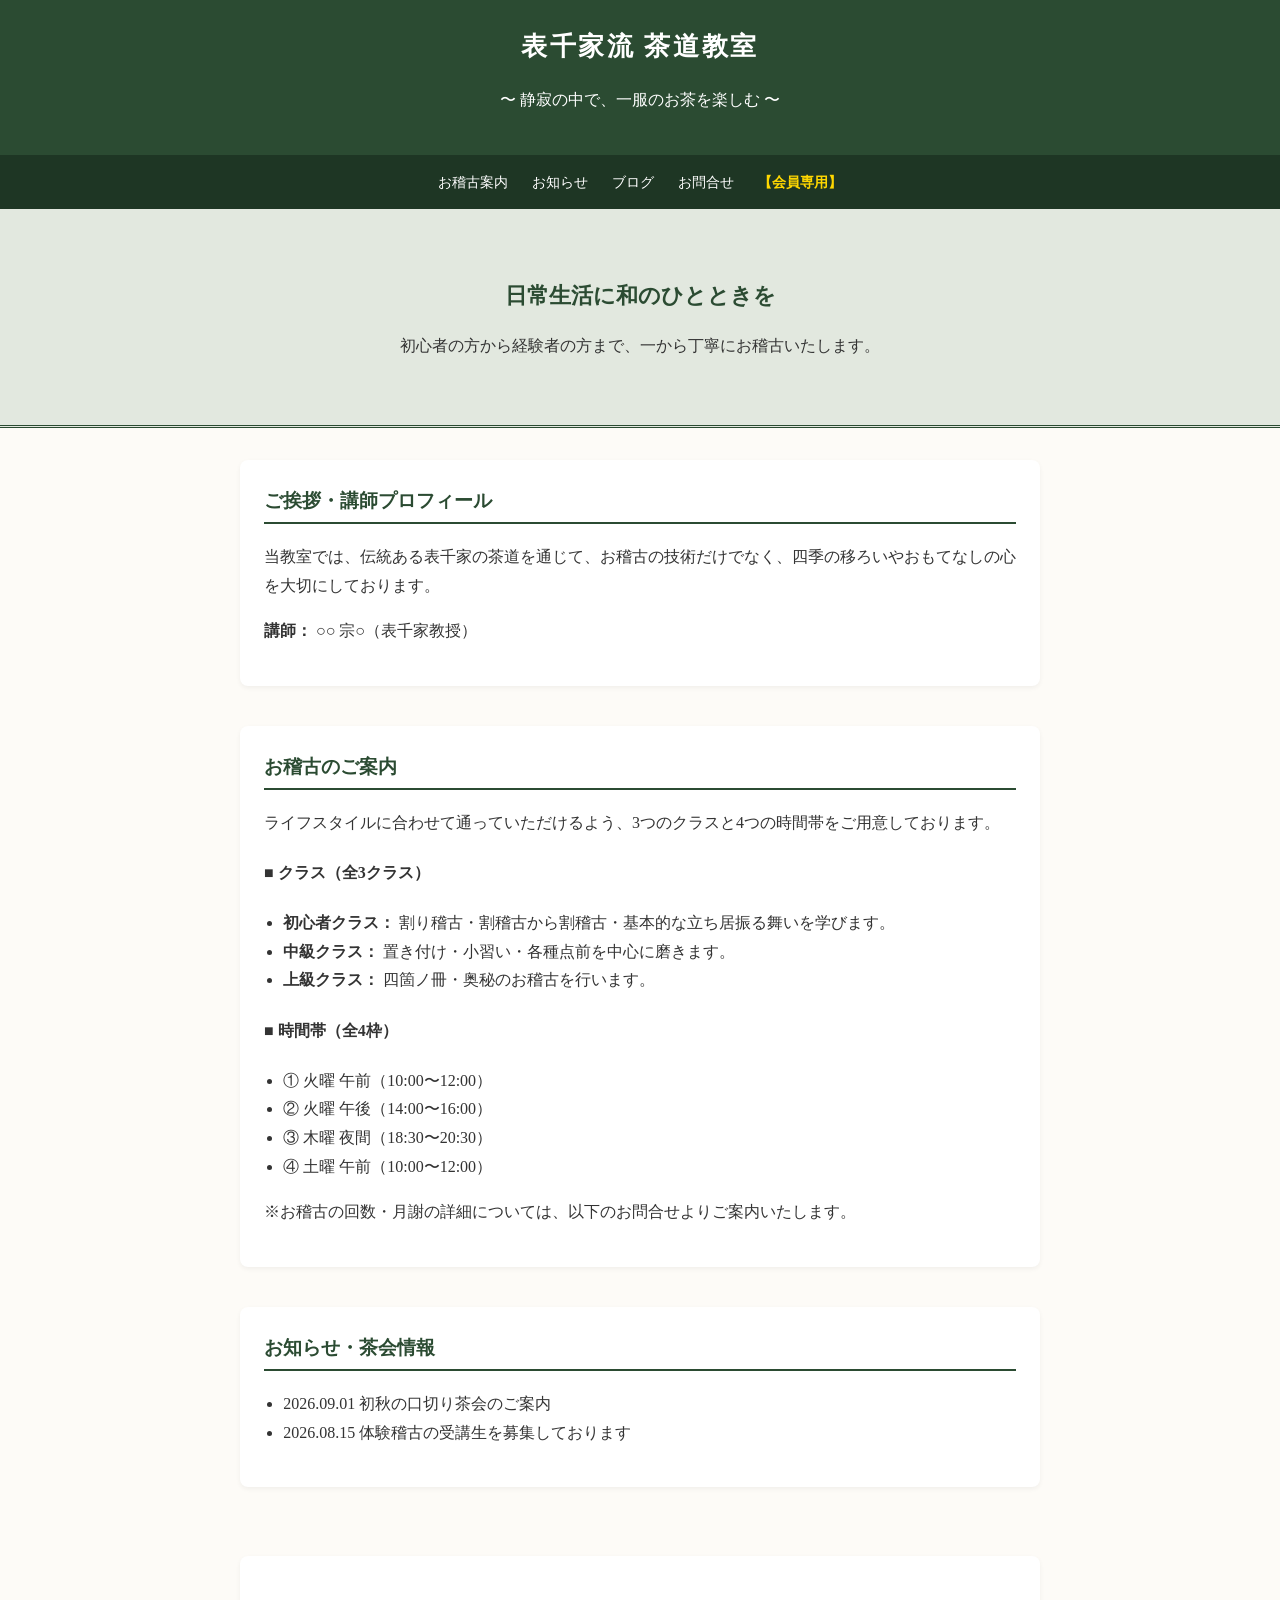
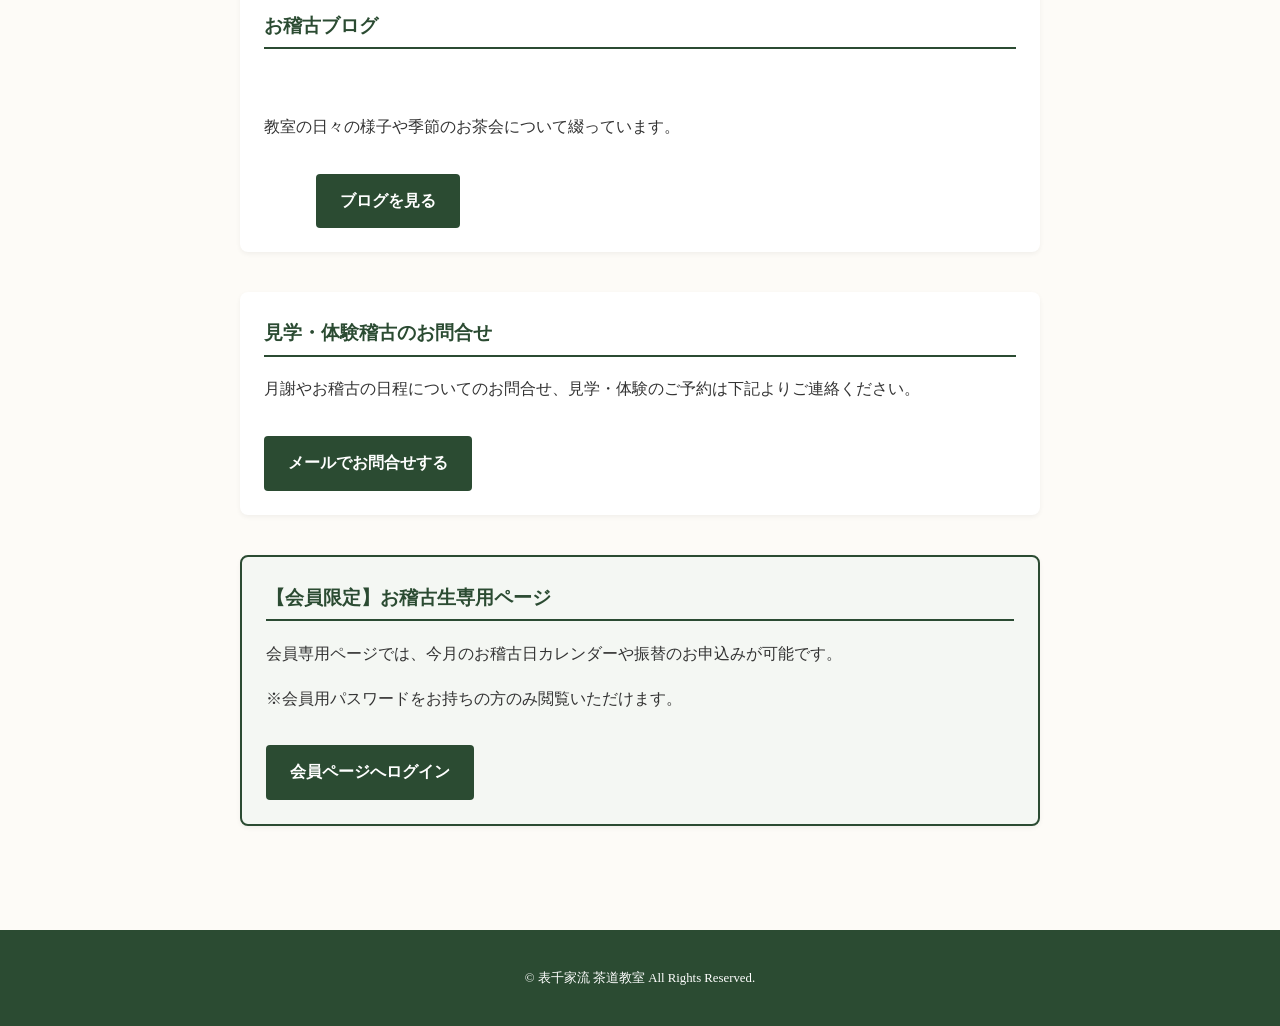
==== index.html @ a8b3ccb4 "Update blog link to point to blog.html" ====
<!DOCTYPE html>
<html lang="ja">
<head>
  <meta charset="UTF-8">
  <meta name="viewport" content="width=device-width, initial-scale=1.0">
  <title>表千家流 茶道教室</title>
  <style>
    /* 基本デザイン（抹茶色・生成りを基調とした落ち着いたデザイン） */
    body { font-family: "Hiragino Mincho ProN", "Yu Mincho", serif; margin: 0; padding: 0; background-color: #fdfbf7; color: #333; line-height: 1.8; }
    header { background-color: #2b4b32; color: #fff; padding: 1.5rem 1rem; text-align: center; }
    header h1 { margin: 0; font-size: 1.6rem; letter-spacing: 0.1em; }
    nav { background-color: #1e3624; text-align: center; padding: 0.8rem 0.5rem; }
    nav a { color: #fff; text-decoration: none; margin: 0 10px; font-size: 0.9rem; display: inline-block; white-space: nowrap; }    .hero { background-color: #e2e8df; text-align: center; padding: 3rem 1rem; border-bottom: 3px double #2b4b32; }
    .hero h2 { color: #2b4b32; font-size: 1.4rem; margin-bottom: 0.5rem; }
    .container { max-width: 800px; margin: 0 auto; padding: 2rem 1rem; }
    section { margin-bottom: 2.5rem; background: #fff; padding: 1.5rem; border-radius: 8px; box-shadow: 0 2px 5px rgba(0,0,0,0.05); }
    h3 { color: #2b4b32; border-bottom: 2px solid #2b4b32; padding-bottom: 0.3rem; margin-top: 0; }
    ul { padding-left: 1.2rem; }
    .btn { display: inline-block; background-color: #2b4b32; color: #fff; padding: 0.8rem 1.5rem; text-decoration: none; border-radius: 4px; font-weight: bold; margin-top: 1rem; }
    footer { text-align: center; padding: 1.5rem; background-color: #2b4b32; color: #fff; font-size: 0.8rem; margin-top: 2rem; }
  </style>
</head>
<body>

  <header>
    <h1>表千家流 茶道教室</h1>
    <p>〜 静寂の中で、一服のお茶を楽しむ 〜</p>
  </header>

  <nav>
    <a href="#class">お稽古案内</a>
    <a href="#news">お知らせ</a>
    <a href="#blog.html">ブログ</a>
    <a href="#contact">お問合せ</a>
    <a href="#member" style="color: #ffd700; font-weight: bold;">【会員専用】</a>
  </nav>

  <div class="hero">
    <h2>日常生活に和のひとときを</h2>
    <p>初心者の方から経験者の方まで、一から丁寧にお稽古いたします。</p>
  </div>

  <div class="container">
    
    <section id="about">
      <h3>ご挨拶・講師プロフィール</h3>
      <p>当教室では、伝統ある表千家の茶道を通じて、お稽古の技術だけでなく、四季の移ろいやおもてなしの心を大切にしております。</p>
      <p><strong>講師：</strong> ○○ 宗○（表千家教授）</p>
    </section>

    <section id="class">
      <h3>お稽古のご案内</h3>
      <p>ライフスタイルに合わせて通っていただけるよう、3つのクラスと4つの時間帯をご用意しております。</p>
      <h4>■ クラス（全3クラス）</h4>
      <ul>
        <li><strong>初心者クラス：</strong> 割り稽古・割稽古から割稽古・基本的な立ち居振る舞いを学びます。</li>
        <li><strong>中級クラス：</strong> 置き付け・小習い・各種点前を中心に磨きます。</li>
        <li><strong>上級クラス：</strong> 四箇ノ冊・奥秘のお稽古を行います。</li>
      </ul>
      <h4>■ 時間帯（全4枠）</h4>
      <ul>
        <li>① 火曜 午前（10:00〜12:00）</li>
        <li>② 火曜 午後（14:00〜16:00）</li>
        <li>③ 木曜 夜間（18:30〜20:30）</li>
        <li>④ 土曜 午前（10:00〜12:00）</li>
      </ul>
      <p>※お稽古の回数・月謝の詳細については、以下のお問合せよりご案内いたします。</p>
    </section>

    <section id="news">
      <h3>お知らせ・茶会情報</h3>
      <ul>
        <li>2026.09.01 初秋の口切り茶会のご案内</li>
        <li>2026.08.15 体験稽古の受講生を募集しております</li>
      </ul>
    </section>
    
　　　<section id="blog">
 　　　 <h3>お稽古ブログ</h3>
  　　　<p>教室の日々の様子や季節のお茶会について綴っています。</p>
 　　　 <a href="blog.html" class="btn">ブログを見る</a>
　　　</section>   
    
    <section id="contact">
      <h3>見学・体験稽古のお問合せ</h3>
      <p>月謝やお稽古の日程についてのお問合せ、見学・体験のご予約は下記よりご連絡ください。</p>
      <a href="mailto:kyuyoukai.sadou@gmail.com?subject=【表千家流茶道教室】お稽古のお申込み・お問い合わせ&body=【お名前】%0D%0A%0D%0A【お電話番号】%0D%0A%0D%0A【お問い合わせ・ご希望の日時など】%0D%0A%0D%0A--------------------------------%0D%0A※上記項目をご記入の上、送信してください。" class="btn">メールでお問合せする</a>
    </section>

    <section id="member" style="border: 2px solid #2b4b32; background-color: #f4f7f3;">
      <h3>【会員限定】お稽古生専用ページ</h3>
      <p>会員専用ページでは、今月のお稽古日カレンダーや振替のお申込みが可能です。</p>
      <p>※会員用パスワードをお持ちの方のみ閲覧いただけます。</p>
       <a href="kaiin.html" class="btn">会員ページへログイン</a>
    </section>

  </div>

  <footer>
    <p>&copy; 表千家流 茶道教室 All Rights Reserved.</p>
  </footer>

</body>
</html>
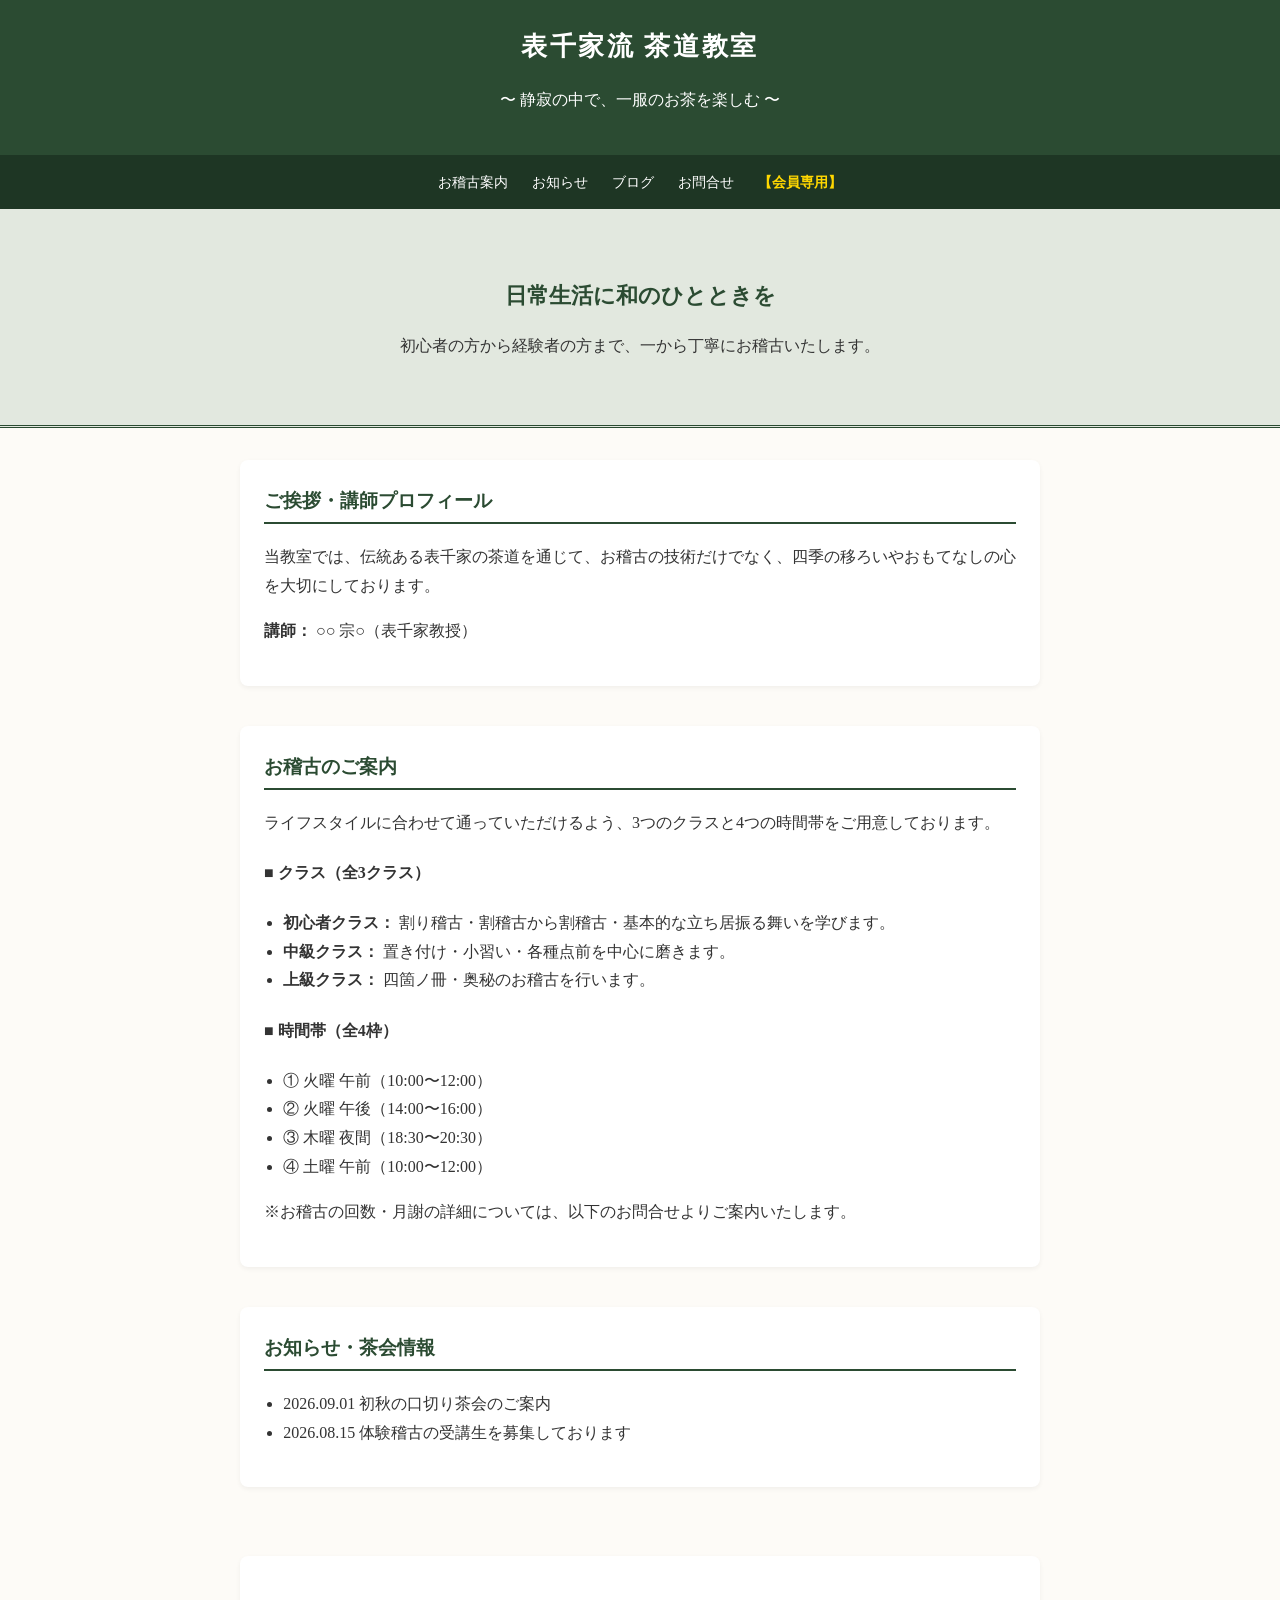
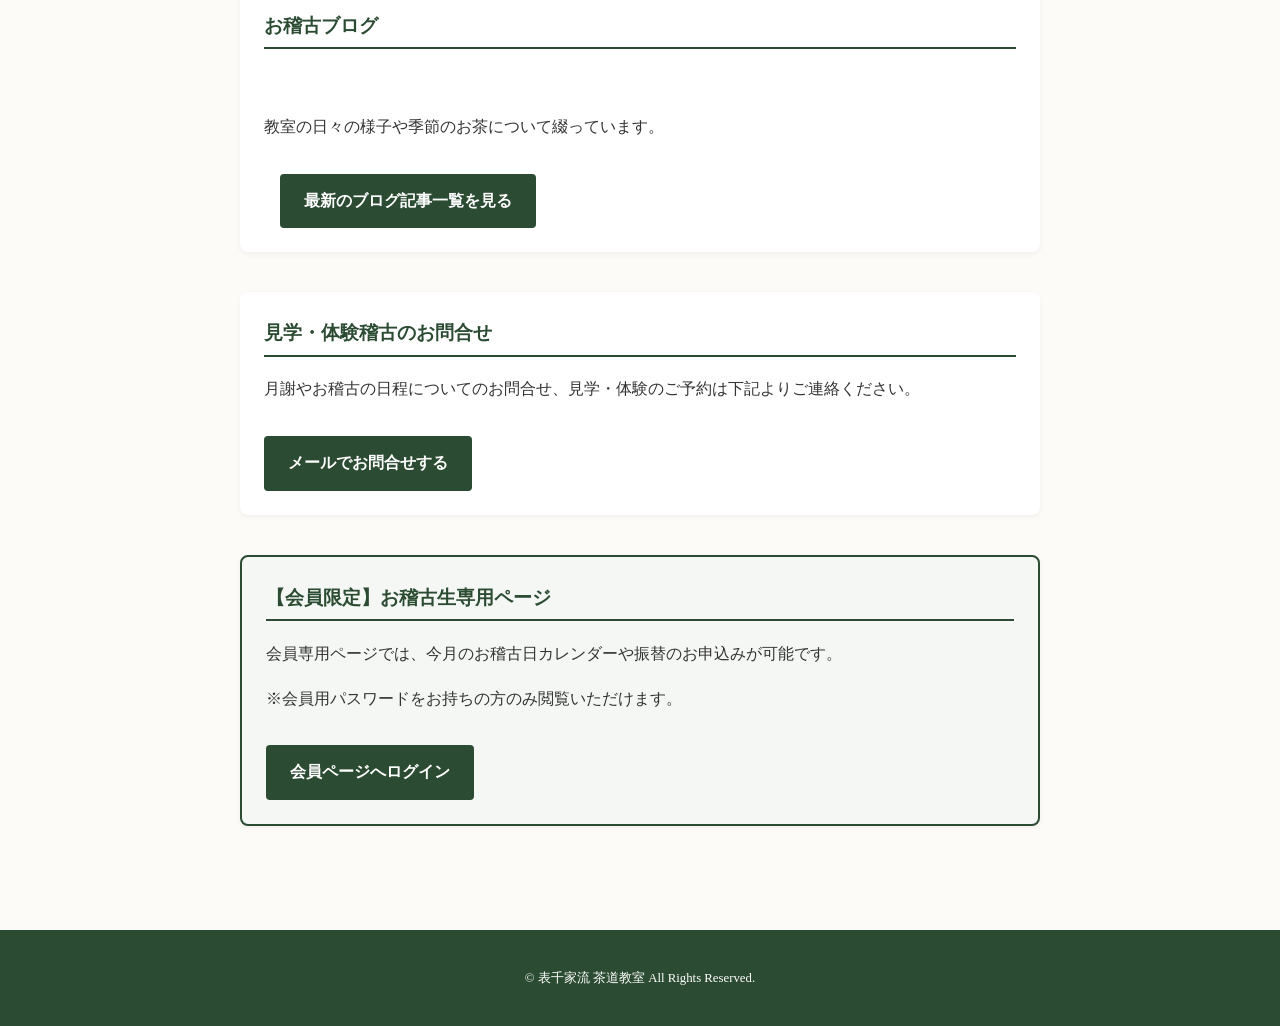
==== commit cd5322e5: "Revise blog section and update link text Updated blog section with new link text and structure." ====
--- a/index.html
+++ b/index.html
@@ -30,7 +30,7 @@
   <nav>
     <a href="#class">お稽古案内</a>
     <a href="#news">お知らせ</a>
-    <a href="#blog.html">ブログ</a>
+    <a href="#blog">ブログ</a>
     <a href="#contact">お問合せ</a>
     <a href="#member" style="color: #ffd700; font-weight: bold;">【会員専用】</a>
   </nav>
@@ -75,11 +75,11 @@
       </ul>
     </section>
     
-　　　<section id="blog">
- 　　　 <h3>お稽古ブログ</h3>
-  　　　<p>教室の日々の様子や季節のお茶会について綴っています。</p>
- 　　　 <a href="blog.html" class="btn">ブログを見る</a>
-　　　</section>   
+　<section id="blog">
+  　<h3>お稽古ブログ</h3>
+  　<p>教室の日々の様子や季節のお茶について綴っています。</p>
+  　<a href="blog.html" class="btn">最新のブログ記事一覧を見る</a>
+　</section> 
     
     <section id="contact">
       <h3>見学・体験稽古のお問合せ</h3>
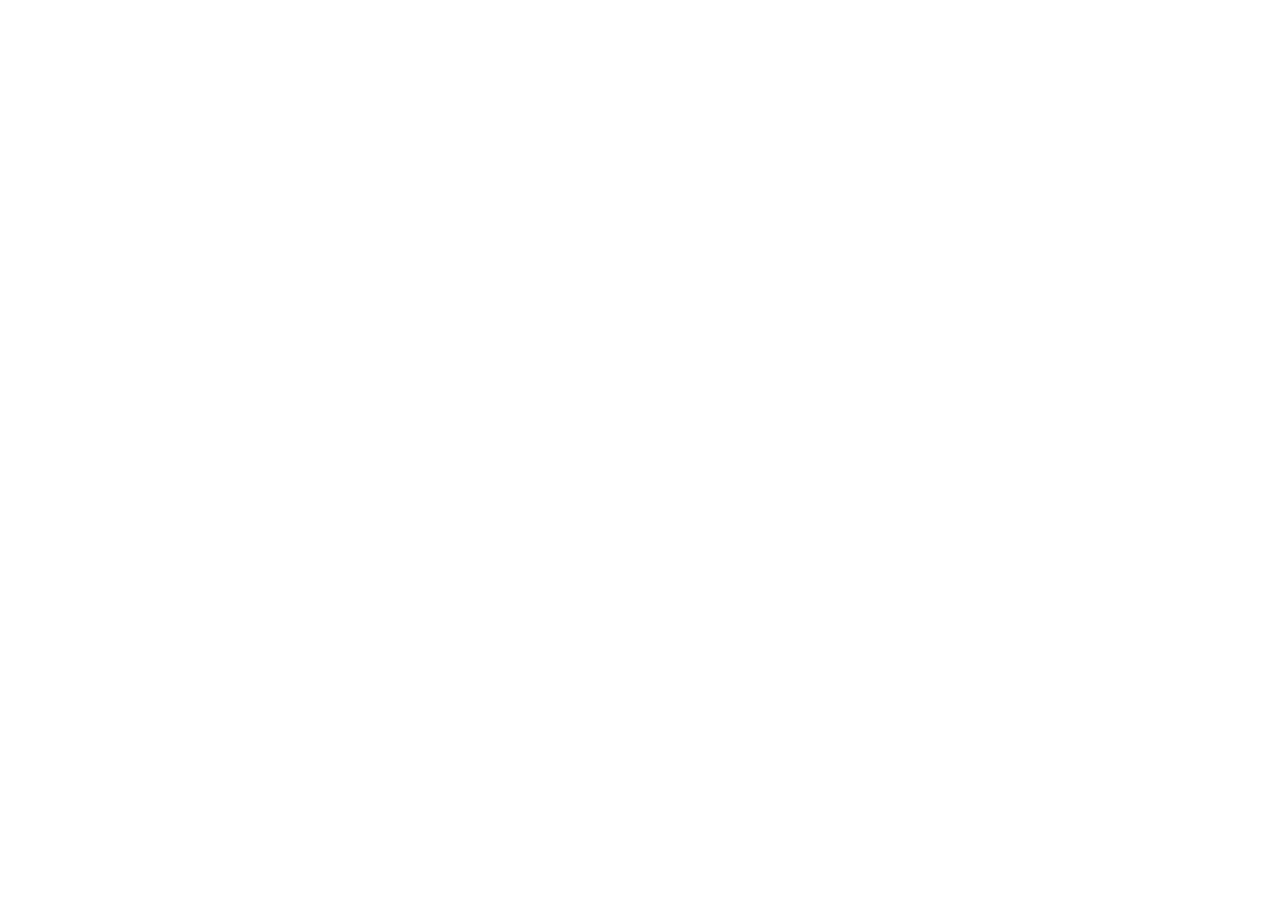
==== commit f7b1d879: "Restore current local site" ====
--- a/index.html
+++ b/index.html
@@ -1,104 +1,24 @@
-<!DOCTYPE html>
-<html lang="ja">
+<!doctype html>
+<html>
 <head>
-  <meta charset="UTF-8">
-  <meta name="viewport" content="width=device-width, initial-scale=1.0">
-  <title>表千家流 茶道教室</title>
-  <style>
-    /* 基本デザイン（抹茶色・生成りを基調とした落ち着いたデザイン） */
-    body { font-family: "Hiragino Mincho ProN", "Yu Mincho", serif; margin: 0; padding: 0; background-color: #fdfbf7; color: #333; line-height: 1.8; }
-    header { background-color: #2b4b32; color: #fff; padding: 1.5rem 1rem; text-align: center; }
-    header h1 { margin: 0; font-size: 1.6rem; letter-spacing: 0.1em; }
-    nav { background-color: #1e3624; text-align: center; padding: 0.8rem 0.5rem; }
-    nav a { color: #fff; text-decoration: none; margin: 0 10px; font-size: 0.9rem; display: inline-block; white-space: nowrap; }    .hero { background-color: #e2e8df; text-align: center; padding: 3rem 1rem; border-bottom: 3px double #2b4b32; }
-    .hero h2 { color: #2b4b32; font-size: 1.4rem; margin-bottom: 0.5rem; }
-    .container { max-width: 800px; margin: 0 auto; padding: 2rem 1rem; }
-    section { margin-bottom: 2.5rem; background: #fff; padding: 1.5rem; border-radius: 8px; box-shadow: 0 2px 5px rgba(0,0,0,0.05); }
-    h3 { color: #2b4b32; border-bottom: 2px solid #2b4b32; padding-bottom: 0.3rem; margin-top: 0; }
-    ul { padding-left: 1.2rem; }
-    .btn { display: inline-block; background-color: #2b4b32; color: #fff; padding: 0.8rem 1.5rem; text-decoration: none; border-radius: 4px; font-weight: bold; margin-top: 1rem; }
-    footer { text-align: center; padding: 1.5rem; background-color: #2b4b32; color: #fff; font-size: 0.8rem; margin-top: 2rem; }
-  </style>
+  <meta charset="utf-8" />
+  <meta name="viewport" content="width=device-width, initial-scale=1.0" />
+  <title>管理画面 | 京都 表千家 茶道教室 久洋会</title>
+  <script src="https://identity.netlify.com/v1/netlify-identity-widget.js"></script>
 </head>
 <body>
-
-  <header>
-    <h1>表千家流 茶道教室</h1>
-    <p>〜 静寂の中で、一服のお茶を楽しむ 〜</p>
-  </header>
-
-  <nav>
-    <a href="#class">お稽古案内</a>
-    <a href="#news">お知らせ</a>
-    <a href="#blog">ブログ</a>
-    <a href="#contact">お問合せ</a>
-    <a href="#member" style="color: #ffd700; font-weight: bold;">【会員専用】</a>
-  </nav>
-
-  <div class="hero">
-    <h2>日常生活に和のひとときを</h2>
-    <p>初心者の方から経験者の方まで、一から丁寧にお稽古いたします。</p>
-  </div>
-
-  <div class="container">
-    
-    <section id="about">
-      <h3>ご挨拶・講師プロフィール</h3>
-      <p>当教室では、伝統ある表千家の茶道を通じて、お稽古の技術だけでなく、四季の移ろいやおもてなしの心を大切にしております。</p>
-      <p><strong>講師：</strong> ○○ 宗○（表千家教授）</p>
-    </section>
-
-    <section id="class">
-      <h3>お稽古のご案内</h3>
-      <p>ライフスタイルに合わせて通っていただけるよう、3つのクラスと4つの時間帯をご用意しております。</p>
-      <h4>■ クラス（全3クラス）</h4>
-      <ul>
-        <li><strong>初心者クラス：</strong> 割り稽古・割稽古から割稽古・基本的な立ち居振る舞いを学びます。</li>
-        <li><strong>中級クラス：</strong> 置き付け・小習い・各種点前を中心に磨きます。</li>
-        <li><strong>上級クラス：</strong> 四箇ノ冊・奥秘のお稽古を行います。</li>
-      </ul>
-      <h4>■ 時間帯（全4枠）</h4>
-      <ul>
-        <li>① 火曜 午前（10:00〜12:00）</li>
-        <li>② 火曜 午後（14:00〜16:00）</li>
-        <li>③ 木曜 夜間（18:30〜20:30）</li>
-        <li>④ 土曜 午前（10:00〜12:00）</li>
-      </ul>
-      <p>※お稽古の回数・月謝の詳細については、以下のお問合せよりご案内いたします。</p>
-    </section>
-
-    <section id="news">
-      <h3>お知らせ・茶会情報</h3>
-      <ul>
-        <li>2026.09.01 初秋の口切り茶会のご案内</li>
-        <li>2026.08.15 体験稽古の受講生を募集しております</li>
-      </ul>
-    </section>
-    
-　<section id="blog">
-  　<h3>お稽古ブログ</h3>
-  　<p>教室の日々の様子や季節のお茶について綴っています。</p>
-  　<a href="blog.html" class="btn">最新のブログ記事一覧を見る</a>
-　</section> 
-    
-    <section id="contact">
-      <h3>見学・体験稽古のお問合せ</h3>
-      <p>月謝やお稽古の日程についてのお問合せ、見学・体験のご予約は下記よりご連絡ください。</p>
-      <a href="mailto:kyuyoukai.sadou@gmail.com?subject=【表千家流茶道教室】お稽古のお申込み・お問い合わせ&body=【お名前】%0D%0A%0D%0A【お電話番号】%0D%0A%0D%0A【お問い合わせ・ご希望の日時など】%0D%0A%0D%0A--------------------------------%0D%0A※上記項目をご記入の上、送信してください。" class="btn">メールでお問合せする</a>
-    </section>
-
-    <section id="member" style="border: 2px solid #2b4b32; background-color: #f4f7f3;">
-      <h3>【会員限定】お稽古生専用ページ</h3>
-      <p>会員専用ページでは、今月のお稽古日カレンダーや振替のお申込みが可能です。</p>
-      <p>※会員用パスワードをお持ちの方のみ閲覧いただけます。</p>
-       <a href="kaiin.html" class="btn">会員ページへログイン</a>
-    </section>
-
-  </div>
-
-  <footer>
-    <p>&copy; 表千家流 茶道教室 All Rights Reserved.</p>
-  </footer>
-
+  <!-- Decap CMS本体 -->
+  <script src="https://unpkg.com/decap-cms@^3.0.0/dist/decap-cms.js"></script>
+  <script>
+    if (window.netlifyIdentity) {
+      window.netlifyIdentity.on("init", user => {
+        if (!user) {
+          window.netlifyIdentity.on("login", () => {
+            document.location.href = "/admin/";
+          });
+        }
+      });
+    }
+  </script>
 </body>
 </html>
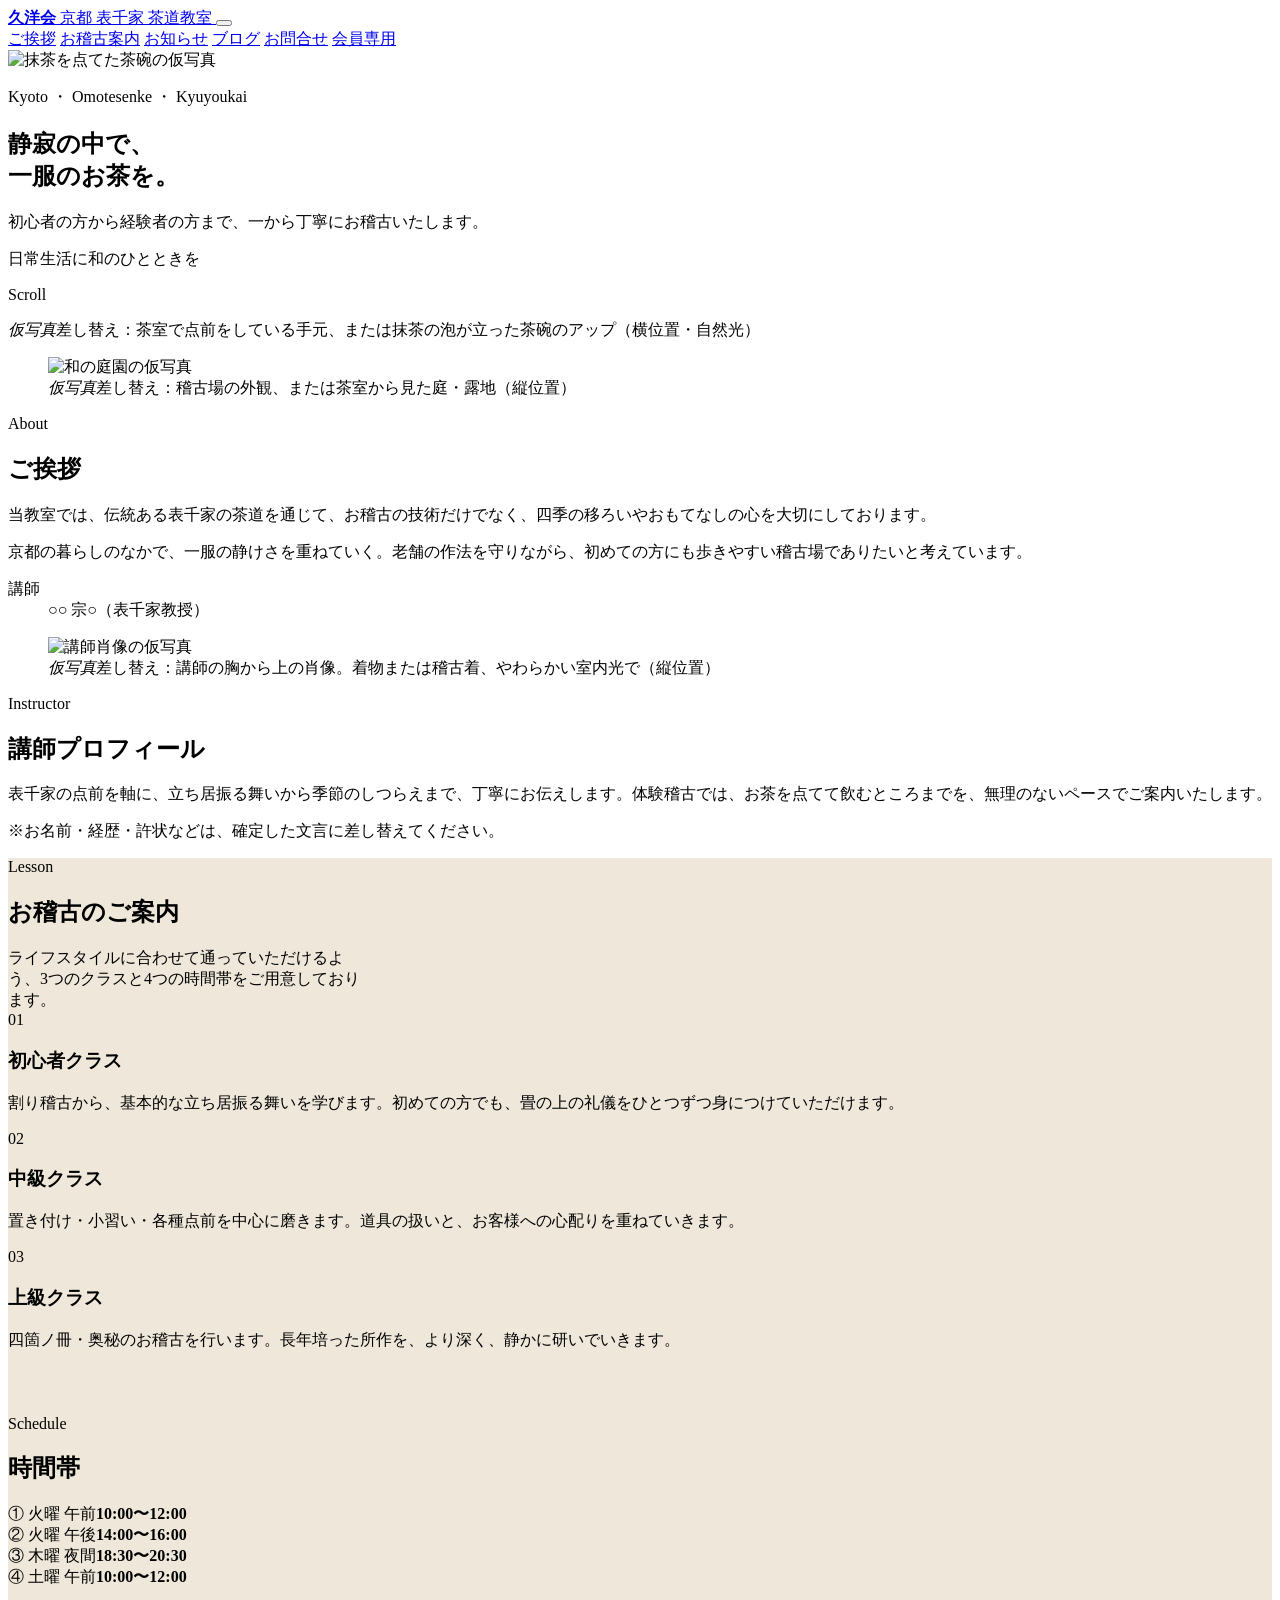
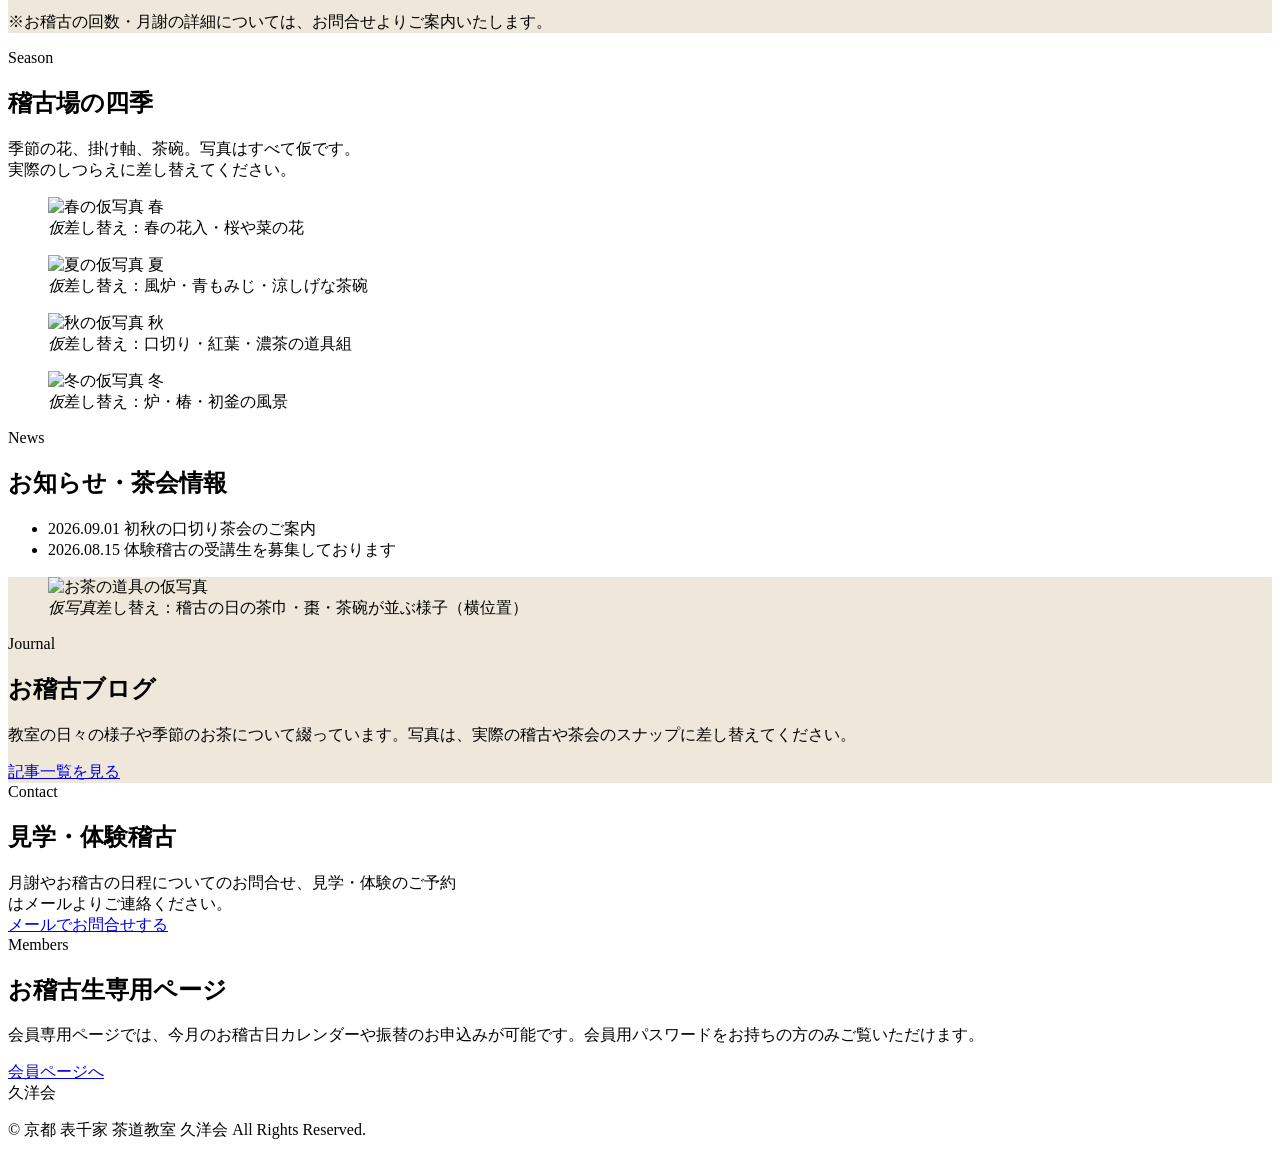
==== commit 7598d2b9: "Restore homepage" ====
--- a/index.html
+++ b/index.html
@@ -1,24 +1,225 @@
-<!doctype html>
-<html>
+<!DOCTYPE html>
+<html lang="ja">
 <head>
-  <meta charset="utf-8" />
-  <meta name="viewport" content="width=device-width, initial-scale=1.0" />
-  <title>管理画面 | 京都 表千家 茶道教室 久洋会</title>
-  <script src="https://identity.netlify.com/v1/netlify-identity-widget.js"></script>
+  <meta charset="UTF-8">
+  <meta name="viewport" content="width=device-width, initial-scale=1.0">
+  <title>京都 表千家 茶道教室 久洋会</title>
+  <link rel="preconnect" href="https://fonts.googleapis.com">
+  <link rel="preconnect" href="https://fonts.gstatic.com" crossorigin>
+  <link href="https://fonts.googleapis.com/css2?family=Shippori+Mincho:wght@500;600&family=Zen+Kaku+Gothic+New:wght@400;500&display=swap" rel="stylesheet">
+  <link rel="stylesheet" href="css/site.css">
 </head>
 <body>
-  <!-- Decap CMS本体 -->
-  <script src="https://unpkg.com/decap-cms@^3.0.0/dist/decap-cms.js"></script>
-  <script>
-    if (window.netlifyIdentity) {
-      window.netlifyIdentity.on("init", user => {
-        if (!user) {
-          window.netlifyIdentity.on("login", () => {
-            document.location.href = "/admin/";
-          });
-        }
-      });
-    }
-  </script>
+  <header class="site-header">
+    <a class="logo" href="index.html">
+      <strong>久洋会</strong>
+      <span>京都 表千家 茶道教室</span>
+    </a>
+    <button class="nav-toggle" type="button" aria-label="メニュー" aria-expanded="false"><span></span></button>
+    <nav class="nav">
+      <a href="#about">ご挨拶</a>
+      <a href="#class">お稽古案内</a>
+      <a href="#news">お知らせ</a>
+      <a href="blog.html">ブログ</a>
+      <a href="#contact">お問合せ</a>
+      <a class="member" href="kaiin.html">会員専用</a>
+    </nav>
+  </header>
+
+  <section class="hero">
+    <img class="hero-media" src="https://images.unsplash.com/photo-1544787210-80b7d4e90c4e?auto=format&fit=crop&w=1800&q=80" alt="抹茶を点てた茶碗の仮写真">
+    <div class="hero-copy">
+      <div>
+        <p class="hero-en">Kyoto ・ Omotesenke ・ Kyuyoukai</p>
+        <h1 class="hero-title serif">静寂の中で、<br>一服のお茶を。</h1>
+        <p class="hero-lead">初心者の方から経験者の方まで、一から丁寧にお稽古いたします。</p>
+      </div>
+      <p class="vertical-catch">日常生活に和のひとときを</p>
+    </div>
+    <div class="scroll-hint">Scroll<i></i></div>
+    <p class="shot-label"><em>仮写真</em>差し替え：茶室で点前をしている手元、または抹茶の泡が立った茶碗のアップ（横位置・自然光）</p>
+  </section>
+
+  <section class="section" id="about">
+    <div class="wrap split">
+      <figure class="shot tall reveal">
+        <img src="https://images.unsplash.com/photo-1528360983277-13d401cdc186?auto=format&fit=crop&w=1200&q=80" alt="和の庭園の仮写真">
+        <figcaption class="shot-label"><em>仮写真</em>差し替え：稽古場の外観、または茶室から見た庭・露地（縦位置）</figcaption>
+      </figure>
+      <div class="copy reveal delay-1">
+        <span class="kicker">About</span>
+        <h2>ご挨拶</h2>
+        <p class="lede">当教室では、伝統ある表千家の茶道を通じて、お稽古の技術だけでなく、四季の移ろいやおもてなしの心を大切にしております。</p>
+        <p class="muted">京都の暮らしのなかで、一服の静けさを重ねていく。老舗の作法を守りながら、初めての方にも歩きやすい稽古場でありたいと考えています。</p>
+        <dl class="profile">
+          <dt>講師</dt>
+          <dd>○○ 宗○（表千家教授）</dd>
+        </dl>
+      </div>
+    </div>
+  </section>
+
+  <section class="section" style="padding-top:0;">
+    <div class="wrap split reverse">
+      <figure class="shot tall reveal">
+        <img src="https://images.unsplash.com/photo-1515823662972-da6a2e4d3006?auto=format&fit=crop&w=1200&q=80" alt="講師肖像の仮写真">
+        <figcaption class="shot-label"><em>仮写真</em>差し替え：講師の胸から上の肖像。着物または稽古着、やわらかい室内光で（縦位置）</figcaption>
+      </figure>
+      <div class="copy reveal delay-1">
+        <span class="kicker">Instructor</span>
+        <h2>講師プロフィール</h2>
+        <p>表千家の点前を軸に、立ち居振る舞いから季節のしつらえまで、丁寧にお伝えします。体験稽古では、お茶を点てて飲むところまでを、無理のないペースでご案内いたします。</p>
+        <p class="muted">※お名前・経歴・許状などは、確定した文言に差し替えてください。</p>
+      </div>
+    </div>
+  </section>
+
+  <section class="section" id="class" style="background:#efe8da;">
+    <div class="wrap">
+      <div class="section-head reveal">
+        <div>
+          <span class="kicker">Lesson</span>
+          <h2>お稽古のご案内</h2>
+        </div>
+        <p class="muted" style="max-width:22rem; margin:0;">ライフスタイルに合わせて通っていただけるよう、3つのクラスと4つの時間帯をご用意しております。</p>
+      </div>
+      <div class="cards">
+        <article class="card reveal">
+          <div class="num">01</div>
+          <h3>初心者クラス</h3>
+          <p>割り稽古から、基本的な立ち居振る舞いを学びます。初めての方でも、畳の上の礼儀をひとつずつ身につけていただけます。</p>
+        </article>
+        <article class="card reveal delay-1">
+          <div class="num">02</div>
+          <h3>中級クラス</h3>
+          <p>置き付け・小習い・各種点前を中心に磨きます。道具の扱いと、お客様への心配りを重ねていきます。</p>
+        </article>
+        <article class="card reveal delay-2">
+          <div class="num">03</div>
+          <h3>上級クラス</h3>
+          <p>四箇ノ冊・奥秘のお稽古を行います。長年培った所作を、より深く、静かに研いでいきます。</p>
+        </article>
+      </div>
+
+      <div class="section-head reveal" style="margin-top:4rem;">
+        <div>
+          <span class="kicker">Schedule</span>
+          <h2>時間帯</h2>
+        </div>
+      </div>
+      <div class="times">
+        <div class="time reveal"><span>① 火曜 午前</span><strong>10:00〜12:00</strong></div>
+        <div class="time reveal delay-1"><span>② 火曜 午後</span><strong>14:00〜16:00</strong></div>
+        <div class="time reveal delay-2"><span>③ 木曜 夜間</span><strong>18:30〜20:30</strong></div>
+        <div class="time reveal delay-3"><span>④ 土曜 午前</span><strong>10:00〜12:00</strong></div>
+      </div>
+      <p class="muted reveal" style="margin-top:1.5rem;">※お稽古の回数・月謝の詳細については、お問合せよりご案内いたします。</p>
+    </div>
+  </section>
+
+  <section class="section">
+    <div class="wrap">
+      <div class="section-head reveal">
+        <div>
+          <span class="kicker">Season</span>
+          <h2>稽古場の四季</h2>
+        </div>
+        <p class="muted" style="max-width:22rem; margin:0;">季節の花、掛け軸、茶碗。写真はすべて仮です。実際のしつらえに差し替えてください。</p>
+      </div>
+      <div class="seasons">
+        <figure class="season-card reveal">
+          <img src="https://images.unsplash.com/photo-1522383225653-ed111181a951?auto=format&fit=crop&w=800&q=80" alt="春の仮写真">
+          <span>春</span>
+          <figcaption class="shot-label"><em>仮</em>差し替え：春の花入・桜や菜の花</figcaption>
+        </figure>
+        <figure class="season-card reveal delay-1">
+          <img src="https://images.unsplash.com/photo-1528183429752-117dd0a0b4d8?auto=format&fit=crop&w=800&q=80" alt="夏の仮写真">
+          <span>夏</span>
+          <figcaption class="shot-label"><em>仮</em>差し替え：風炉・青もみじ・涼しげな茶碗</figcaption>
+        </figure>
+        <figure class="season-card reveal delay-2">
+          <img src="https://images.unsplash.com/photo-1507041957456-9a17178b2eac?auto=format&fit=crop&w=800&q=80" alt="秋の仮写真">
+          <span>秋</span>
+          <figcaption class="shot-label"><em>仮</em>差し替え：口切り・紅葉・濃茶の道具組</figcaption>
+        </figure>
+        <figure class="season-card reveal delay-3">
+          <img src="https://images.unsplash.com/photo-1545569341-9eb8b30979d9?auto=format&fit=crop&w=800&q=80" alt="冬の仮写真">
+          <span>冬</span>
+          <figcaption class="shot-label"><em>仮</em>差し替え：炉・椿・初釜の風景</figcaption>
+        </figure>
+      </div>
+    </div>
+  </section>
+
+  <section class="section" id="news" style="padding-top:0;">
+    <div class="wrap">
+      <div class="section-head reveal">
+        <div>
+          <span class="kicker">News</span>
+          <h2>お知らせ・茶会情報</h2>
+        </div>
+      </div>
+      <ul class="news-list reveal">
+        <li>
+          <div>
+            <time datetime="2026-09-01">2026.09.01</time>
+            <span>初秋の口切り茶会のご案内</span>
+          </div>
+        </li>
+        <li>
+          <div>
+            <time datetime="2026-08-15">2026.08.15</time>
+            <span>体験稽古の受講生を募集しております</span>
+          </div>
+        </li>
+      </ul>
+    </div>
+  </section>
+
+  <section class="section" id="blog" style="background:#efe8da;">
+    <div class="wrap split">
+      <figure class="shot reveal">
+        <img src="https://images.unsplash.com/photo-1571934811356-5cc061b6821f?auto=format&fit=crop&w=1200&q=80" alt="お茶の道具の仮写真">
+        <figcaption class="shot-label"><em>仮写真</em>差し替え：稽古の日の茶巾・棗・茶碗が並ぶ様子（横位置）</figcaption>
+      </figure>
+      <div class="copy reveal delay-1">
+        <span class="kicker">Journal</span>
+        <h2>お稽古ブログ</h2>
+        <p>教室の日々の様子や季節のお茶について綴っています。写真は、実際の稽古や茶会のスナップに差し替えてください。</p>
+        <a class="btn btn-dark" href="blog.html">記事一覧を見る</a>
+      </div>
+    </div>
+  </section>
+
+  <section class="section cta-band" id="contact">
+    <div class="wrap">
+      <div class="reveal">
+        <span class="kicker">Contact</span>
+        <h2>見学・体験稽古</h2>
+        <p style="margin:0.8rem 0 0; max-width:28rem;">月謝やお稽古の日程についてのお問合せ、見学・体験のご予約はメールよりご連絡ください。</p>
+      </div>
+      <a class="btn btn-ghost reveal delay-1" href="mailto:kyuyoukai.sadou@gmail.com?subject=【京都 表千家 茶道教室 久洋会】お稽古のお申込み・お問い合わせ&body=【お名前】%0D%0A%0D%0A【お電話番号】%0D%0A%0D%0A【お問い合わせ・ご希望の日時など】%0D%0A%0D%0A--------------------------------%0D%0A※上記項目をご記入の上、送信してください。">メールでお問合せする</a>
+    </div>
+  </section>
+
+  <section class="section" id="member">
+    <div class="wrap">
+      <div class="member-panel reveal">
+        <div>
+          <span class="kicker">Members</span>
+          <h2>お稽古生専用ページ</h2>
+          <p class="muted">会員専用ページでは、今月のお稽古日カレンダーや振替のお申込みが可能です。会員用パスワードをお持ちの方のみご覧いただけます。</p>
+        </div>
+        <a class="btn btn-solid" href="kaiin.html">会員ページへ</a>
+      </div>
+    </div>
+  </section>
+
+  <footer class="site-footer">
+    <div class="mark">久洋会</div>
+    <p>&copy; 京都 表千家 茶道教室 久洋会 All Rights Reserved.</p>
+  </footer>
+
+  <script src="js/site.js"></script>
 </body>
 </html>
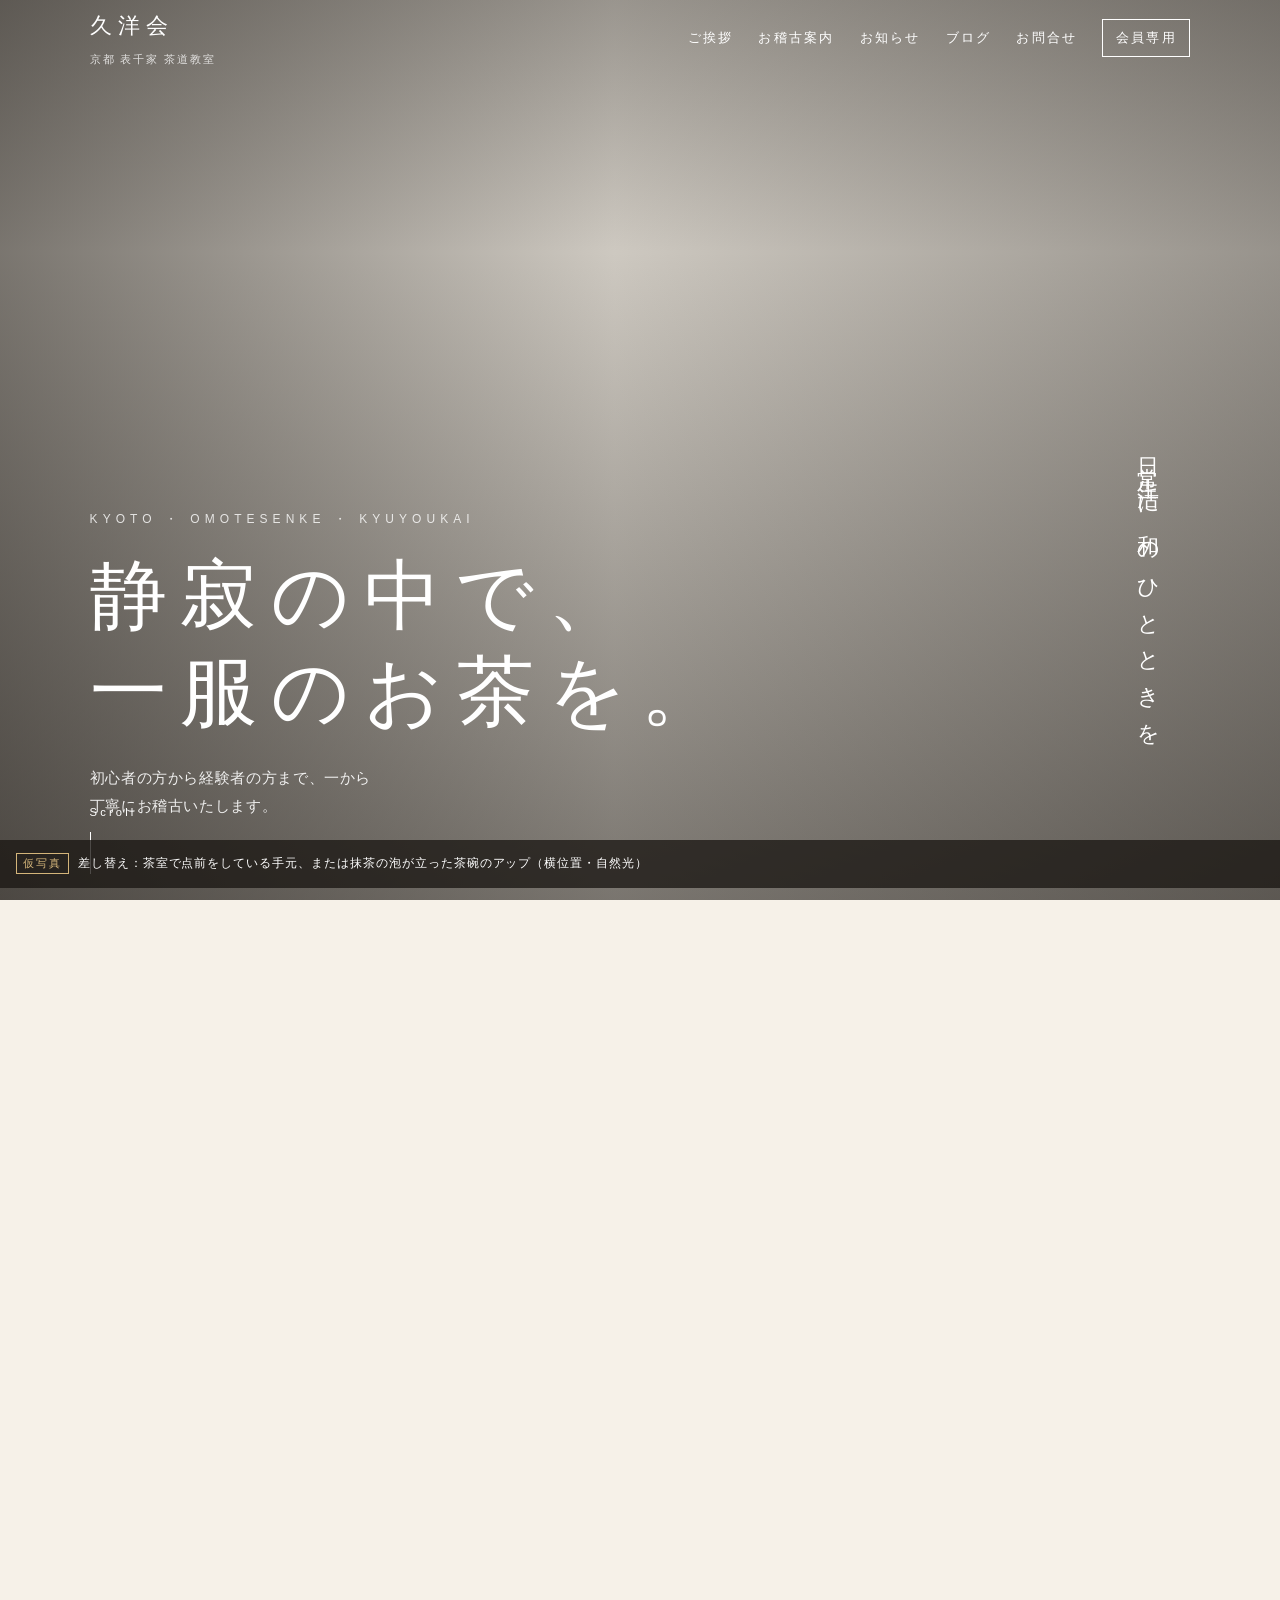
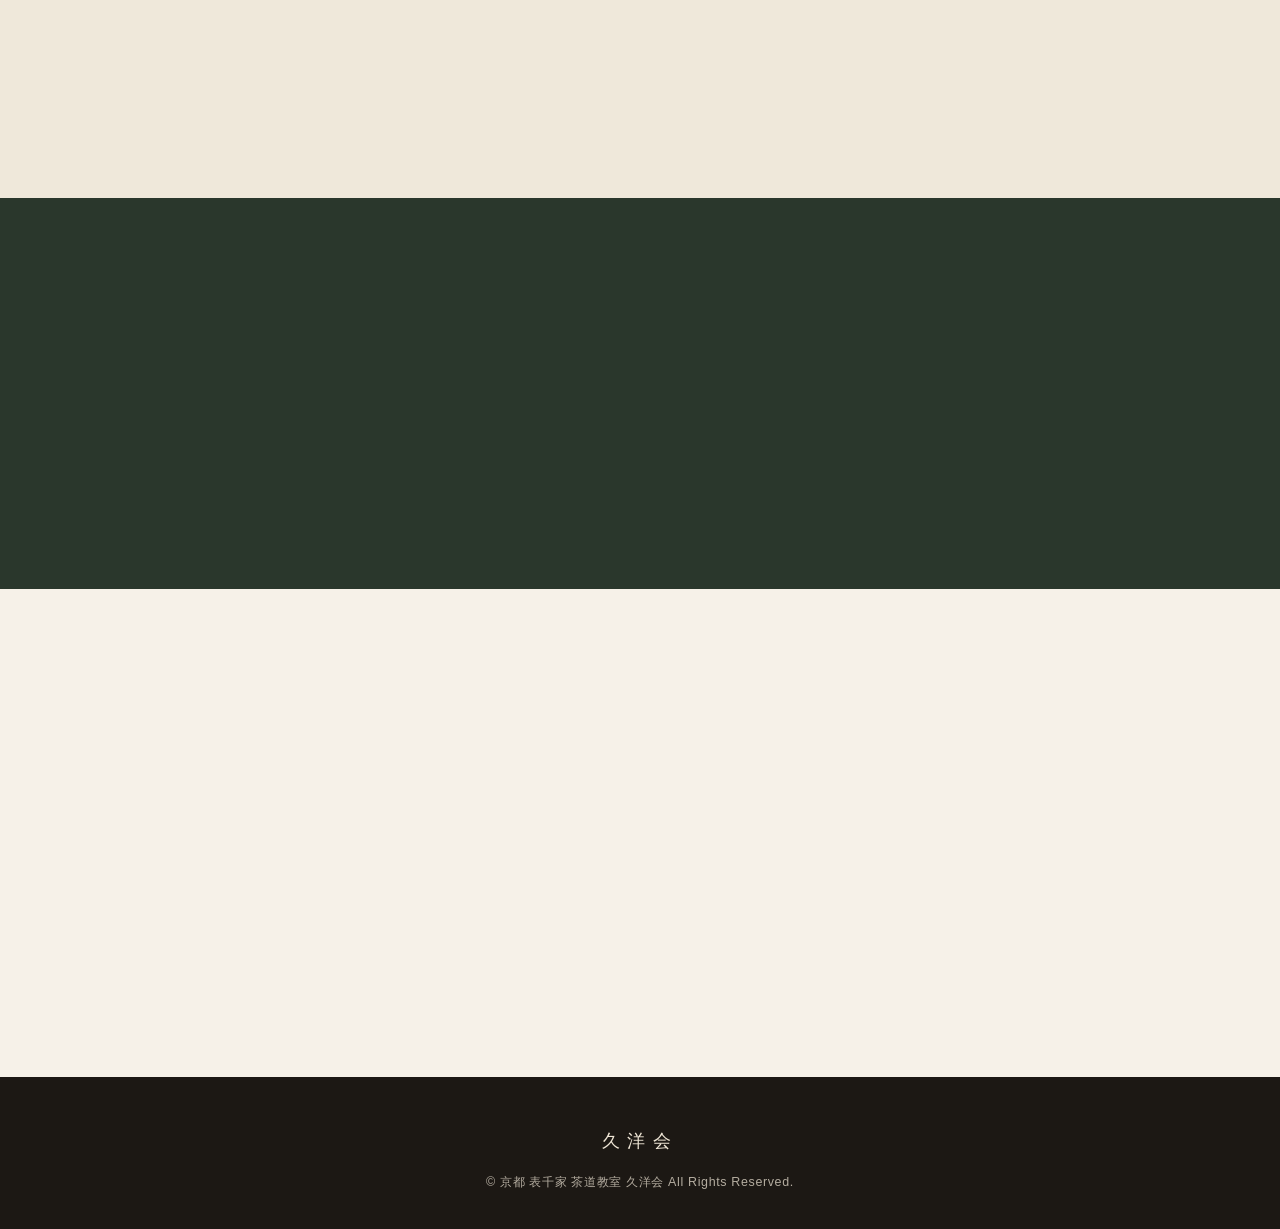
==== commit dbe4bf4e: "Fix homepage and blog placeholder images" ====
--- a/index.html
+++ b/index.html
@@ -27,7 +27,7 @@
   </header>
 
   <section class="hero">
-    <img class="hero-media" src="https://images.unsplash.com/photo-1544787210-80b7d4e90c4e?auto=format&fit=crop&w=1800&q=80" alt="抹茶を点てた茶碗の仮写真">
+    <img class="hero-media" src="placeholders/hero.svg" alt="抹茶を点てた茶碗の仮写真">
     <div class="hero-copy">
       <div>
         <p class="hero-en">Kyoto ・ Omotesenke ・ Kyuyoukai</p>
@@ -43,7 +43,7 @@
   <section class="section" id="about">
     <div class="wrap split">
       <figure class="shot tall reveal">
-        <img src="https://images.unsplash.com/photo-1528360983277-13d401cdc186?auto=format&fit=crop&w=1200&q=80" alt="和の庭園の仮写真">
+        <img src="placeholders/garden.svg" alt="和の庭園の仮写真">
         <figcaption class="shot-label"><em>仮写真</em>差し替え：稽古場の外観、または茶室から見た庭・露地（縦位置）</figcaption>
       </figure>
       <div class="copy reveal delay-1">
@@ -62,7 +62,7 @@
   <section class="section" style="padding-top:0;">
     <div class="wrap split reverse">
       <figure class="shot tall reveal">
-        <img src="https://images.unsplash.com/photo-1515823662972-da6a2e4d3006?auto=format&fit=crop&w=1200&q=80" alt="講師肖像の仮写真">
+        <img src="placeholders/instructor.svg" alt="講師肖像の仮写真">
         <figcaption class="shot-label"><em>仮写真</em>差し替え：講師の胸から上の肖像。着物または稽古着、やわらかい室内光で（縦位置）</figcaption>
       </figure>
       <div class="copy reveal delay-1">
--- a/css/site.css
+++ b/css/site.css
@@ -0,0 +1,637 @@
+:root {
+  --sumi: #1c1814;
+  --ink: #2a241d;
+  --paper: #f6f1e8;
+  --washi: #efe6d6;
+  --matcha: #3d4f3f;
+  --matcha-deep: #2a372c;
+  --gold: #b0894a;
+  --gold-soft: #d4b57a;
+  --bengara: #8d3b2f;
+  --muted: #6d6458;
+  --line: rgba(28, 24, 20, 0.12);
+  --header-h: 76px;
+}
+
+*,
+*::before,
+*::after { box-sizing: border-box; }
+
+html { scroll-behavior: smooth; }
+
+body {
+  margin: 0;
+  color: var(--ink);
+  background: var(--paper);
+  font-family: "Zen Kaku Gothic New", "Hiragino Kaku Gothic ProN", sans-serif;
+  line-height: 1.85;
+  letter-spacing: 0.04em;
+}
+
+body.nav-open { overflow: hidden; }
+
+img { max-width: 100%; display: block; }
+
+a { color: inherit; }
+
+.serif {
+  font-family: "Shippori Mincho", "Yu Mincho", serif;
+}
+
+.site-header {
+  position: fixed;
+  inset: 0 0 auto;
+  z-index: 40;
+  display: flex;
+  align-items: center;
+  justify-content: space-between;
+  min-height: var(--header-h);
+  padding: 0 7vw;
+  color: #fff;
+  transition: background 0.45s ease, color 0.45s ease, box-shadow 0.45s ease, backdrop-filter 0.45s ease;
+}
+
+.site-header.is-scrolled,
+.site-header.theme-light {
+  color: var(--sumi);
+  background: rgba(246, 241, 232, 0.88);
+  backdrop-filter: blur(16px);
+  box-shadow: 0 1px 0 var(--line);
+}
+
+.logo {
+  display: flex;
+  flex-direction: column;
+  text-decoration: none;
+  gap: 0.1rem;
+}
+
+.logo strong {
+  font-family: "Shippori Mincho", serif;
+  font-size: 1.35rem;
+  font-weight: 500;
+  letter-spacing: 0.28em;
+}
+
+.logo span {
+  font-size: 0.68rem;
+  letter-spacing: 0.18em;
+  opacity: 0.78;
+}
+
+.nav {
+  display: flex;
+  align-items: center;
+  gap: 1.6rem;
+}
+
+.nav a {
+  text-decoration: none;
+  font-size: 0.82rem;
+  letter-spacing: 0.16em;
+  position: relative;
+}
+
+.nav a::after {
+  content: "";
+  position: absolute;
+  left: 0;
+  bottom: -6px;
+  width: 0;
+  height: 1px;
+  background: currentColor;
+  transition: width 0.35s ease;
+}
+
+.nav a:hover::after { width: 100%; }
+
+.nav a.member {
+  border: 1px solid currentColor;
+  padding: 0.35rem 0.8rem;
+}
+
+.nav a.member::after { display: none; }
+
+.nav-toggle {
+  display: none;
+  width: 44px;
+  height: 44px;
+  border: 0;
+  background: transparent;
+  color: inherit;
+  cursor: pointer;
+  z-index: 50;
+}
+
+.nav { z-index: 45; }
+
+.nav-toggle span,
+.nav-toggle span::before,
+.nav-toggle span::after {
+  display: block;
+  width: 20px;
+  height: 1px;
+  background: currentColor;
+  position: relative;
+}
+
+.nav-toggle span::before,
+.nav-toggle span::after {
+  content: "";
+  position: absolute;
+  left: 0;
+}
+
+.nav-toggle span::before { top: -6px; }
+.nav-toggle span::after { top: 6px; }
+
+.hero {
+  position: relative;
+  min-height: 100svh;
+  overflow: hidden;
+  color: #fff;
+  display: grid;
+  place-items: stretch;
+}
+
+.hero-media,
+.shot img,
+.season-card img {
+  width: 100%;
+  height: 100%;
+  object-fit: cover;
+}
+
+.hero-media {
+  position: absolute;
+  inset: 0;
+  transform: scale(1.08);
+  animation: kenburns 22s ease-in-out infinite alternate;
+}
+
+.hero::after {
+  content: "";
+  position: absolute;
+  inset: 0;
+  background:
+    linear-gradient(90deg, rgba(20, 16, 12, 0.55) 0%, rgba(20, 16, 12, 0.18) 48%, rgba(20, 16, 12, 0.42) 100%),
+    linear-gradient(180deg, rgba(20, 16, 12, 0.28) 0%, transparent 28%, rgba(20, 16, 12, 0.45) 100%);
+}
+
+.hero .shot-label { z-index: 2; }
+
+.hero-copy {
+  position: relative;
+  z-index: 1;
+  display: flex;
+  align-items: flex-end;
+  justify-content: space-between;
+  padding: calc(var(--header-h) + 4rem) 7vw 5rem;
+  gap: 2rem;
+}
+
+.hero-en {
+  font-size: 0.75rem;
+  letter-spacing: 0.42em;
+  text-transform: uppercase;
+  opacity: 0.8;
+}
+
+.hero-title {
+  margin: 1.2rem 0 0;
+  font-size: clamp(2.4rem, 6vw, 5.2rem);
+  font-weight: 500;
+  line-height: 1.25;
+  letter-spacing: 0.18em;
+}
+
+.hero-lead {
+  max-width: 18rem;
+  margin: 1.4rem 0 0;
+  font-size: 0.95rem;
+  opacity: 0.9;
+}
+
+.vertical-catch {
+  writing-mode: vertical-rl;
+  font-family: "Shippori Mincho", serif;
+  font-size: clamp(1.1rem, 2vw, 1.4rem);
+  letter-spacing: 0.45em;
+  height: min(46vh, 380px);
+}
+
+.scroll-hint {
+  position: absolute;
+  z-index: 1;
+  left: 7vw;
+  bottom: 1.6rem;
+  font-size: 0.7rem;
+  letter-spacing: 0.28em;
+}
+
+.scroll-hint i {
+  display: block;
+  width: 1px;
+  height: 42px;
+  margin-top: 0.6rem;
+  background: currentColor;
+  animation: pulse-line 1.8s ease-in-out infinite;
+}
+
+.wrap {
+  width: min(1120px, calc(100% - 10vw));
+  margin: 0 auto;
+}
+
+.section {
+  padding: 6.5rem 0;
+}
+
+.section-head {
+  display: flex;
+  justify-content: space-between;
+  align-items: flex-end;
+  gap: 1rem;
+  margin-bottom: 2.8rem;
+}
+
+.kicker {
+  display: block;
+  color: var(--gold);
+  font-size: 0.72rem;
+  letter-spacing: 0.38em;
+  margin-bottom: 0.6rem;
+}
+
+.section h2,
+.page-hero h1 {
+  margin: 0;
+  font-family: "Shippori Mincho", serif;
+  font-size: clamp(1.8rem, 3.4vw, 2.7rem);
+  font-weight: 500;
+  letter-spacing: 0.16em;
+}
+
+.split {
+  display: grid;
+  grid-template-columns: 1.05fr 0.95fr;
+  gap: 4.5rem;
+  align-items: center;
+}
+
+.split.reverse { grid-template-columns: 0.95fr 1.05fr; }
+.split.reverse .copy { order: -1; }
+
+.shot {
+  position: relative;
+  overflow: hidden;
+  background: #d7cbb6;
+  min-height: 280px;
+}
+
+.shot.tall { min-height: 520px; }
+.shot.hero-like { min-height: 72vh; }
+
+.shot img {
+  min-height: inherit;
+  transition: transform 1.4s ease;
+}
+
+.shot:hover img { transform: scale(1.05); }
+
+.shot-label {
+  position: absolute;
+  left: 0;
+  right: 0;
+  bottom: 0;
+  padding: 0.85rem 1rem;
+  background: rgba(28, 24, 20, 0.78);
+  color: #fff;
+  font-size: 0.75rem;
+  letter-spacing: 0.08em;
+  line-height: 1.6;
+}
+
+.shot-label em {
+  display: inline-block;
+  margin-right: 0.55rem;
+  padding: 0.05rem 0.4rem;
+  border: 1px solid var(--gold-soft);
+  color: var(--gold-soft);
+  font-style: normal;
+  font-size: 0.68rem;
+  letter-spacing: 0.16em;
+}
+
+.lede {
+  font-family: "Shippori Mincho", serif;
+  font-size: 1.15rem;
+  line-height: 2.05;
+  margin-top: 0;
+}
+
+.muted { color: var(--muted); }
+
+.profile {
+  margin-top: 2rem;
+  padding-top: 1.4rem;
+  border-top: 1px solid var(--line);
+}
+
+.profile dt {
+  font-size: 0.72rem;
+  letter-spacing: 0.22em;
+  color: var(--gold);
+}
+
+.profile dd {
+  margin: 0.2rem 0 0;
+  font-family: "Shippori Mincho", serif;
+  font-size: 1.15rem;
+}
+
+.cards {
+  display: grid;
+  grid-template-columns: repeat(3, 1fr);
+  gap: 1.4rem;
+}
+
+.card {
+  background: #fff;
+  padding: 1.8rem 1.5rem 1.6rem;
+  border: 1px solid var(--line);
+  transition: transform 0.45s ease, box-shadow 0.45s ease;
+}
+
+.card:hover {
+  transform: translateY(-8px);
+  box-shadow: 0 18px 40px rgba(28, 24, 20, 0.08);
+}
+
+.card .num {
+  font-family: "Shippori Mincho", serif;
+  color: var(--gold);
+  letter-spacing: 0.2em;
+}
+
+.card h3 {
+  font-family: "Shippori Mincho", serif;
+  font-size: 1.25rem;
+  font-weight: 500;
+  margin: 0.7rem 0 0.8rem;
+}
+
+.times {
+  display: grid;
+  grid-template-columns: 1fr 1fr;
+  gap: 0.9rem;
+}
+
+.time {
+  display: flex;
+  justify-content: space-between;
+  gap: 1rem;
+  padding: 1.1rem 1.2rem;
+  background: var(--washi);
+  border-left: 2px solid var(--gold);
+}
+
+.seasons {
+  display: grid;
+  grid-template-columns: repeat(4, 1fr);
+  gap: 0.8rem;
+}
+
+.season-card {
+  position: relative;
+  overflow: hidden;
+  min-height: 280px;
+}
+
+.season-card img {
+  min-height: 280px;
+  transition: transform 1.2s ease;
+}
+
+.season-card:hover img { transform: scale(1.08); }
+
+.season-card span {
+  position: absolute;
+  inset: auto 0.8rem 0.8rem;
+  color: #fff;
+  font-family: "Shippori Mincho", serif;
+  letter-spacing: 0.22em;
+  text-shadow: 0 8px 18px rgba(0,0,0,0.4);
+}
+
+.news-list {
+  list-style: none;
+  padding: 0;
+  margin: 0;
+  border-top: 1px solid var(--line);
+}
+
+.news-list a,
+.news-list li > div {
+  display: grid;
+  grid-template-columns: 7.5rem 1fr;
+  gap: 1.5rem;
+  padding: 1.3rem 0;
+  border-bottom: 1px solid var(--line);
+  text-decoration: none;
+}
+
+.news-list time {
+  color: var(--gold);
+  font-size: 0.85rem;
+}
+
+.cta-band {
+  background: var(--matcha-deep);
+  color: #f6f1e8;
+}
+
+.cta-band .wrap {
+  display: flex;
+  justify-content: space-between;
+  align-items: center;
+  gap: 2rem;
+}
+
+.btn {
+  display: inline-flex;
+  align-items: center;
+  justify-content: center;
+  min-width: 14rem;
+  padding: 0.95rem 1.6rem;
+  text-decoration: none;
+  border: 1px solid currentColor;
+  letter-spacing: 0.18em;
+  font-size: 0.82rem;
+  transition: background 0.35s ease, color 0.35s ease, transform 0.35s ease;
+}
+
+.btn:hover { transform: translateY(-2px); }
+
+.btn-solid {
+  background: var(--matcha);
+  color: #fff;
+  border-color: var(--matcha);
+}
+
+.btn-solid:hover { background: var(--matcha-deep); }
+
+.btn-ghost {
+  color: #fff;
+}
+
+.btn-ghost:hover {
+  background: #fff;
+  color: var(--sumi);
+}
+
+.btn-dark {
+  color: var(--sumi);
+}
+
+.btn-dark:hover {
+  background: var(--sumi);
+  color: #fff;
+}
+
+.member-panel {
+  display: grid;
+  grid-template-columns: 1.2fr 0.8fr;
+  gap: 2rem;
+  align-items: center;
+  padding: 2.4rem;
+  background: #fff;
+  border: 1px solid var(--line);
+}
+
+.site-footer {
+  padding: 3rem 0 2.2rem;
+  background: var(--sumi);
+  color: #efe6d6;
+  text-align: center;
+}
+
+.site-footer .mark {
+  font-family: "Shippori Mincho", serif;
+  letter-spacing: 0.4em;
+  font-size: 1.1rem;
+}
+
+.site-footer p {
+  margin: 0.8rem 0 0;
+  font-size: 0.78rem;
+  opacity: 0.72;
+}
+
+.page-hero {
+  padding: calc(var(--header-h) + 5rem) 0 3rem;
+}
+
+.article {
+  background: #fff;
+  padding: 2.2rem 2rem;
+  margin-bottom: 1.6rem;
+  border: 1px solid var(--line);
+}
+
+.article .date {
+  color: var(--gold);
+  font-size: 0.82rem;
+  letter-spacing: 0.12em;
+}
+
+.article h2 {
+  font-family: "Shippori Mincho", serif;
+  font-size: 1.45rem;
+  font-weight: 500;
+  margin: 0.4rem 0 1rem;
+}
+
+.article img {
+  width: min(100%, 34rem);
+  max-height: 28rem;
+  object-fit: contain;
+  margin: 1rem 0;
+}
+
+.card-soft {
+  background: #fff;
+  padding: 1.8rem;
+  border: 1px solid var(--line);
+  margin-bottom: 1.4rem;
+}
+
+.reveal {
+  opacity: 0;
+  transform: translateY(28px);
+  transition: opacity 0.9s ease, transform 0.9s ease;
+}
+
+.reveal.is-visible {
+  opacity: 1;
+  transform: none;
+}
+
+.delay-1 { transition-delay: 0.12s; }
+.delay-2 { transition-delay: 0.24s; }
+.delay-3 { transition-delay: 0.36s; }
+
+@keyframes kenburns {
+  from { transform: scale(1.08) translate3d(0, 0, 0); }
+  to { transform: scale(1.18) translate3d(-2%, -1.5%, 0); }
+}
+
+@keyframes pulse-line {
+  0%, 100% { transform: scaleY(0.35); opacity: 0.35; transform-origin: top; }
+  50% { transform: scaleY(1); opacity: 1; }
+}
+
+@media (max-width: 900px) {
+  .nav-toggle { display: grid; place-items: center; }
+
+  .nav {
+    position: fixed;
+    inset: 0;
+    display: flex;
+    flex-direction: column;
+    justify-content: center;
+    background: rgba(28, 24, 20, 0.94);
+    color: #fff;
+    transform: translateX(100%);
+    transition: transform 0.45s ease;
+  }
+
+  body.nav-open .nav { transform: none; }
+  body.nav-open .site-header { color: #fff; }
+
+  .split,
+  .split.reverse,
+  .cards,
+  .times,
+  .seasons,
+  .cta-band .wrap,
+  .member-panel,
+  .news-list a,
+  .news-list li > div {
+    grid-template-columns: 1fr;
+    display: grid;
+  }
+
+  .split.reverse .copy { order: 0; }
+  .hero-copy { flex-direction: column; align-items: flex-start; }
+  .vertical-catch { height: auto; writing-mode: horizontal-tb; letter-spacing: 0.22em; }
+  .cta-band .wrap { justify-content: flex-start; }
+}
+
+@media (prefers-reduced-motion: reduce) {
+  *, *::before, *::after {
+    animation: none !important;
+    transition: none !important;
+  }
+  .reveal { opacity: 1; transform: none; }
+}
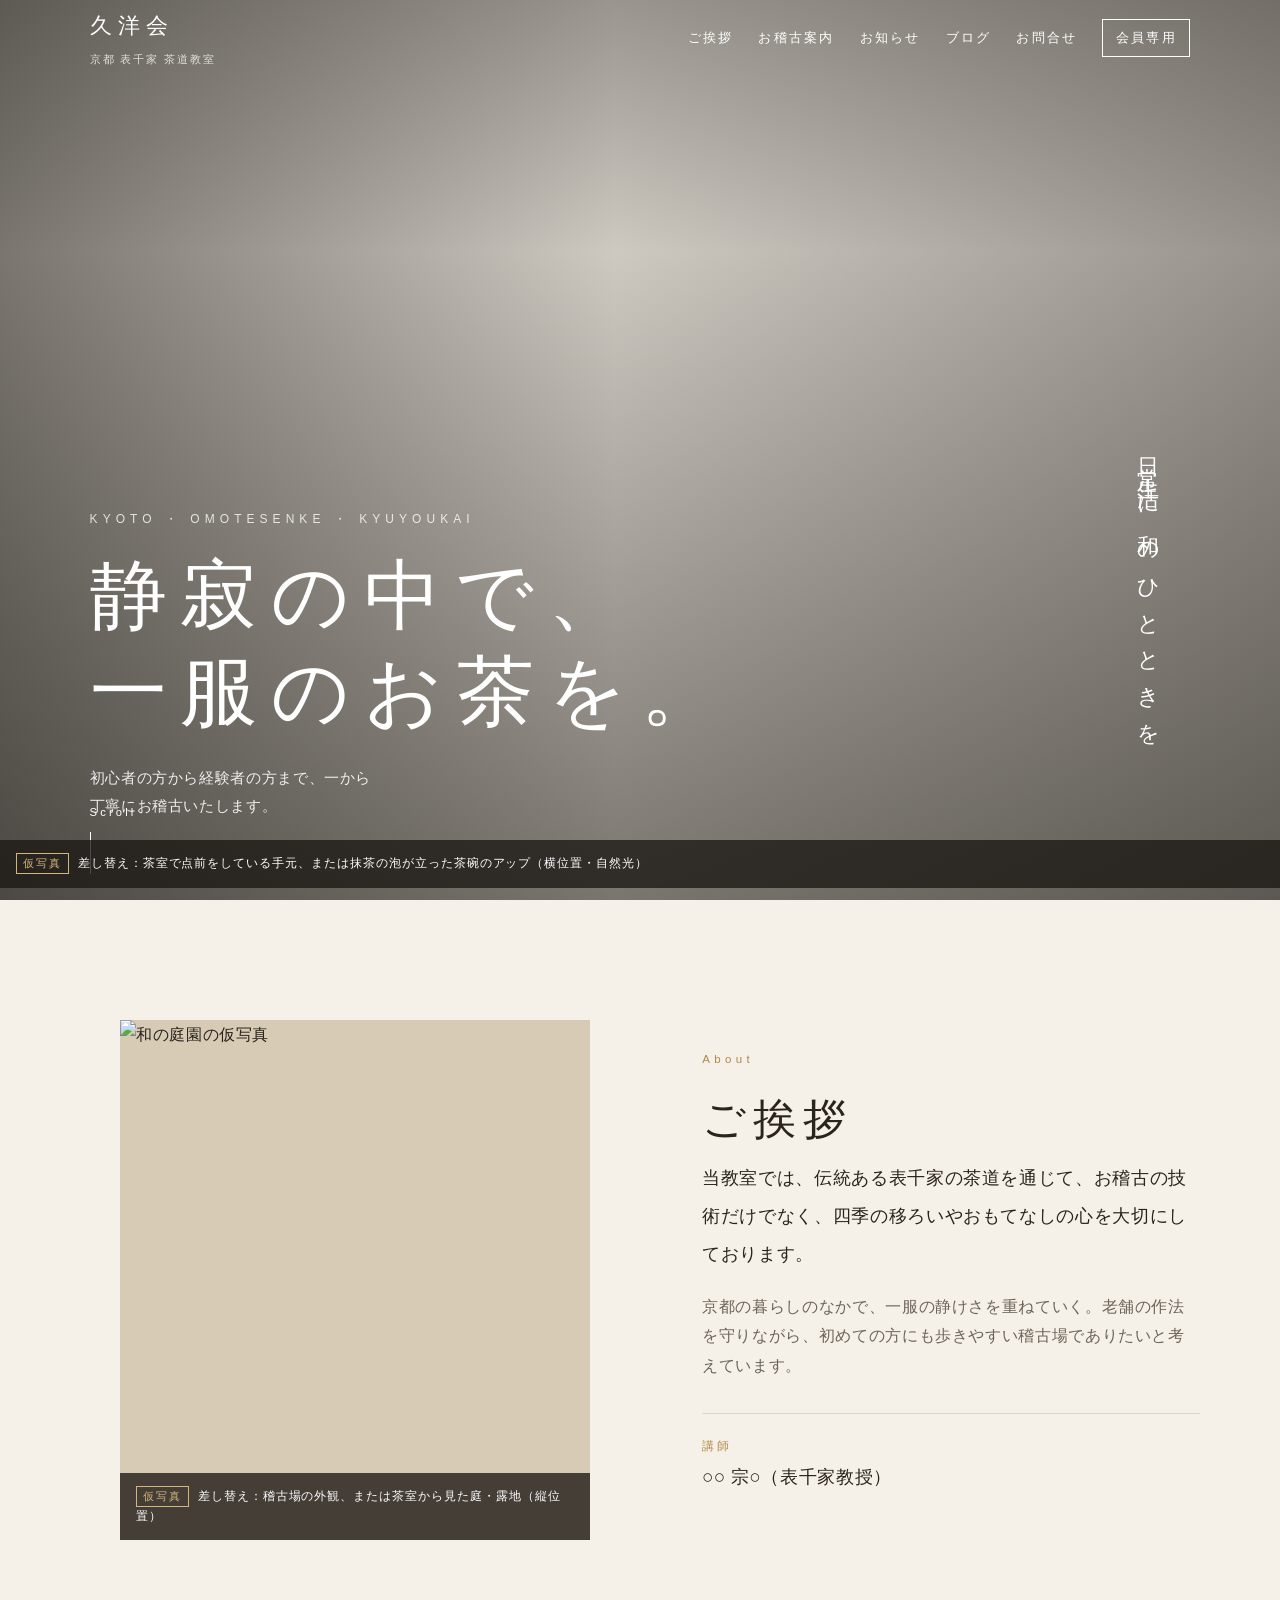
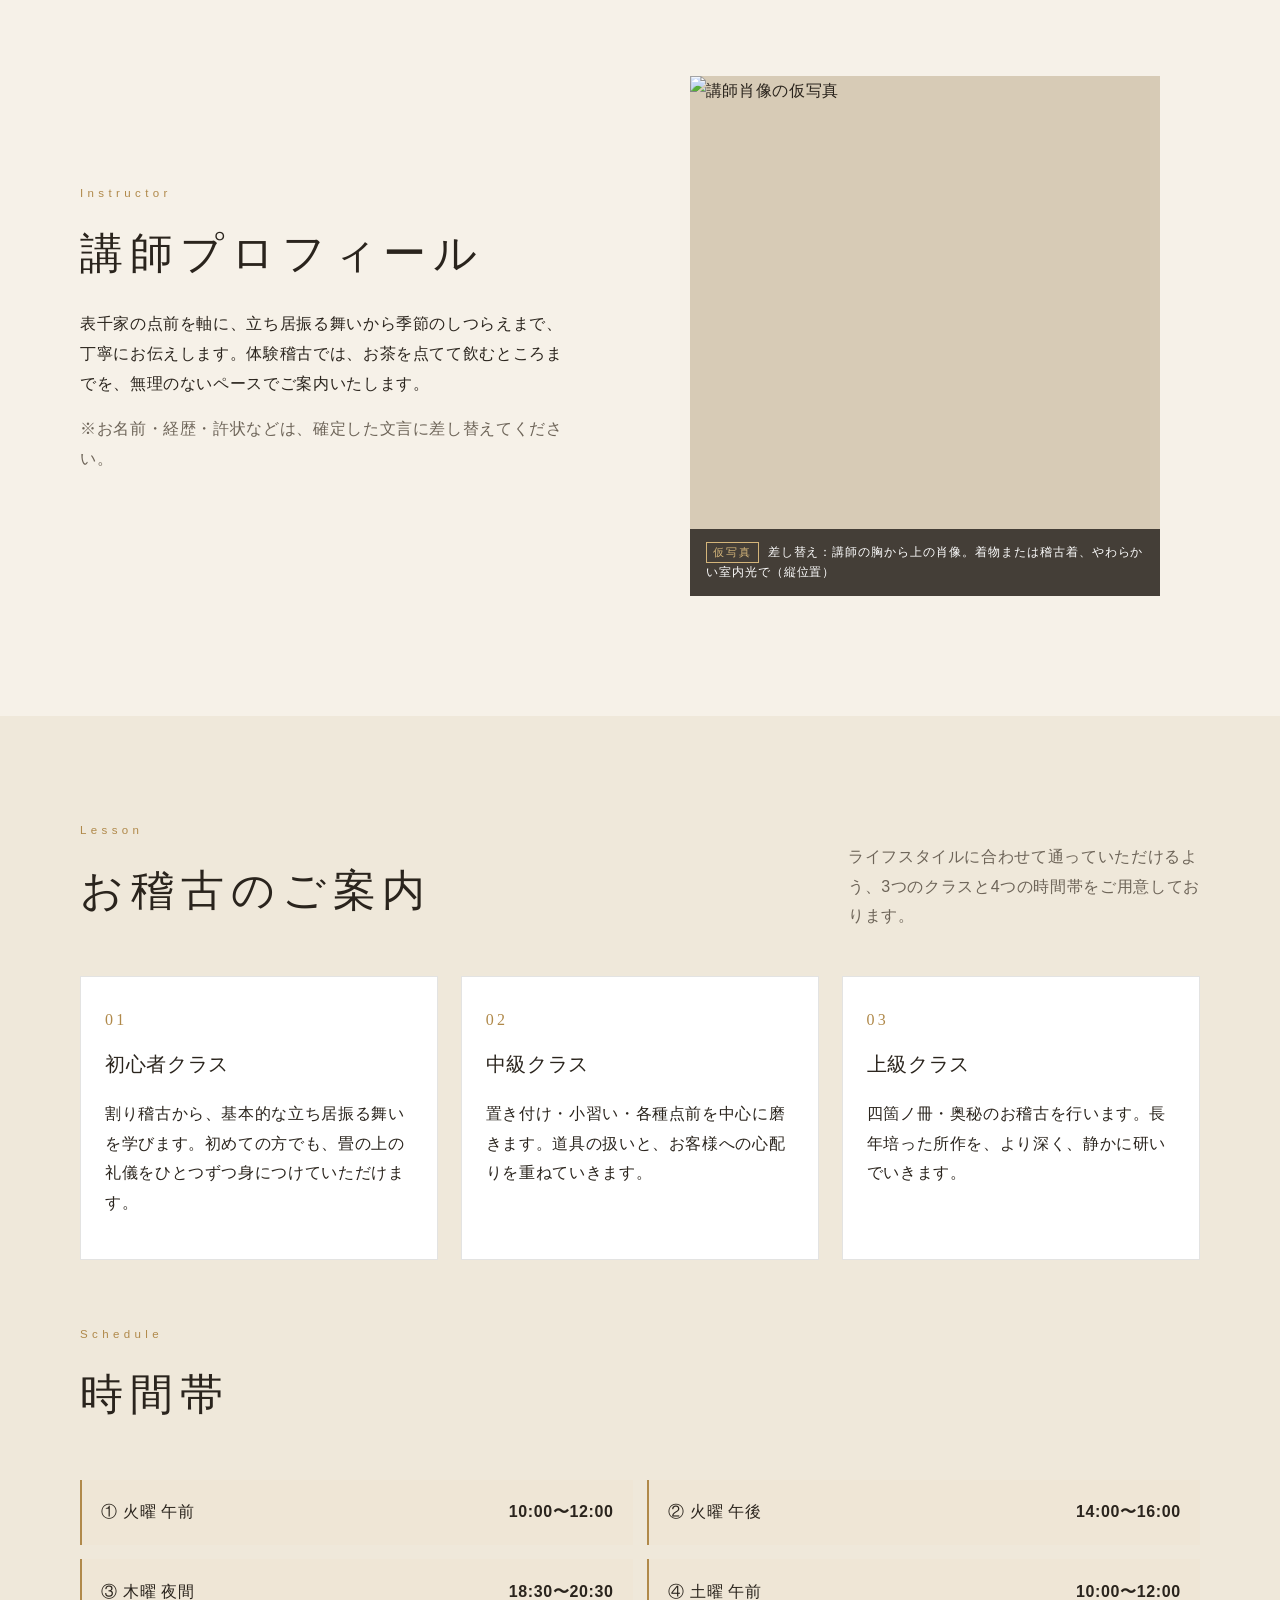
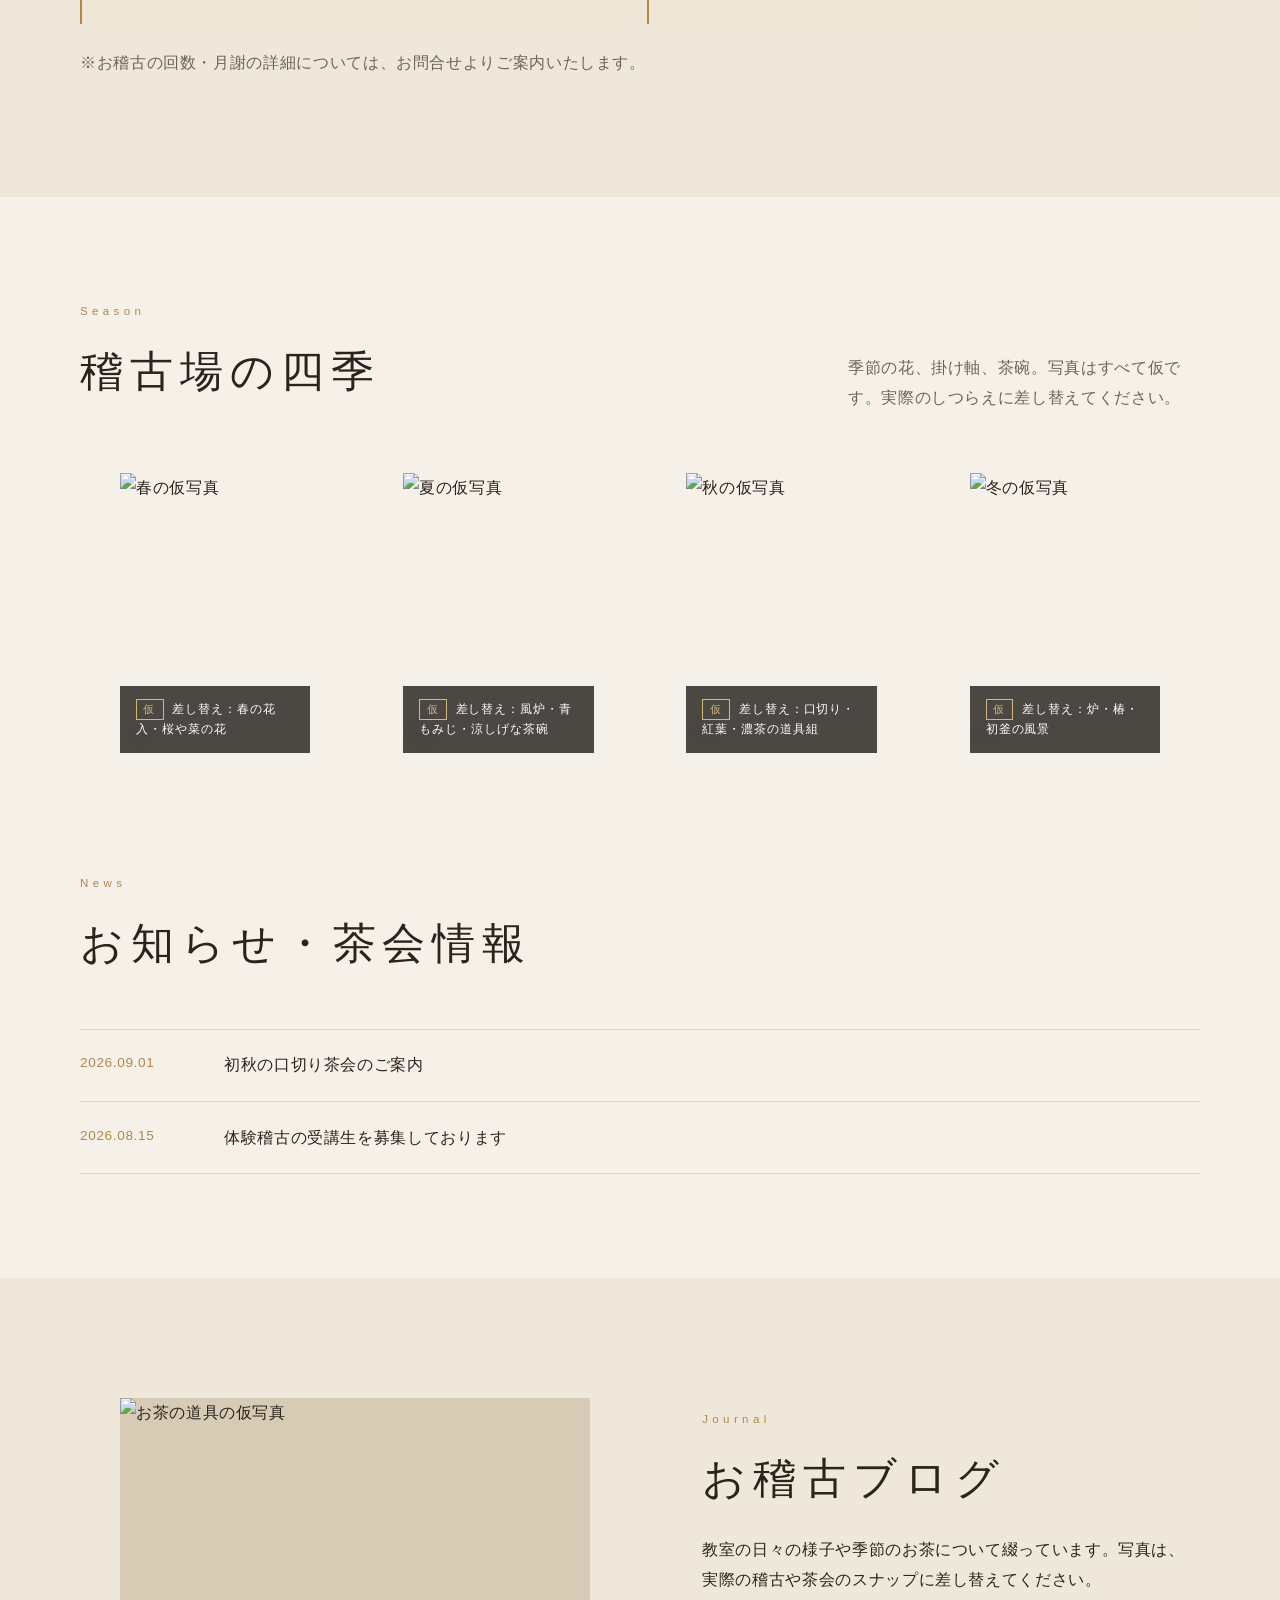
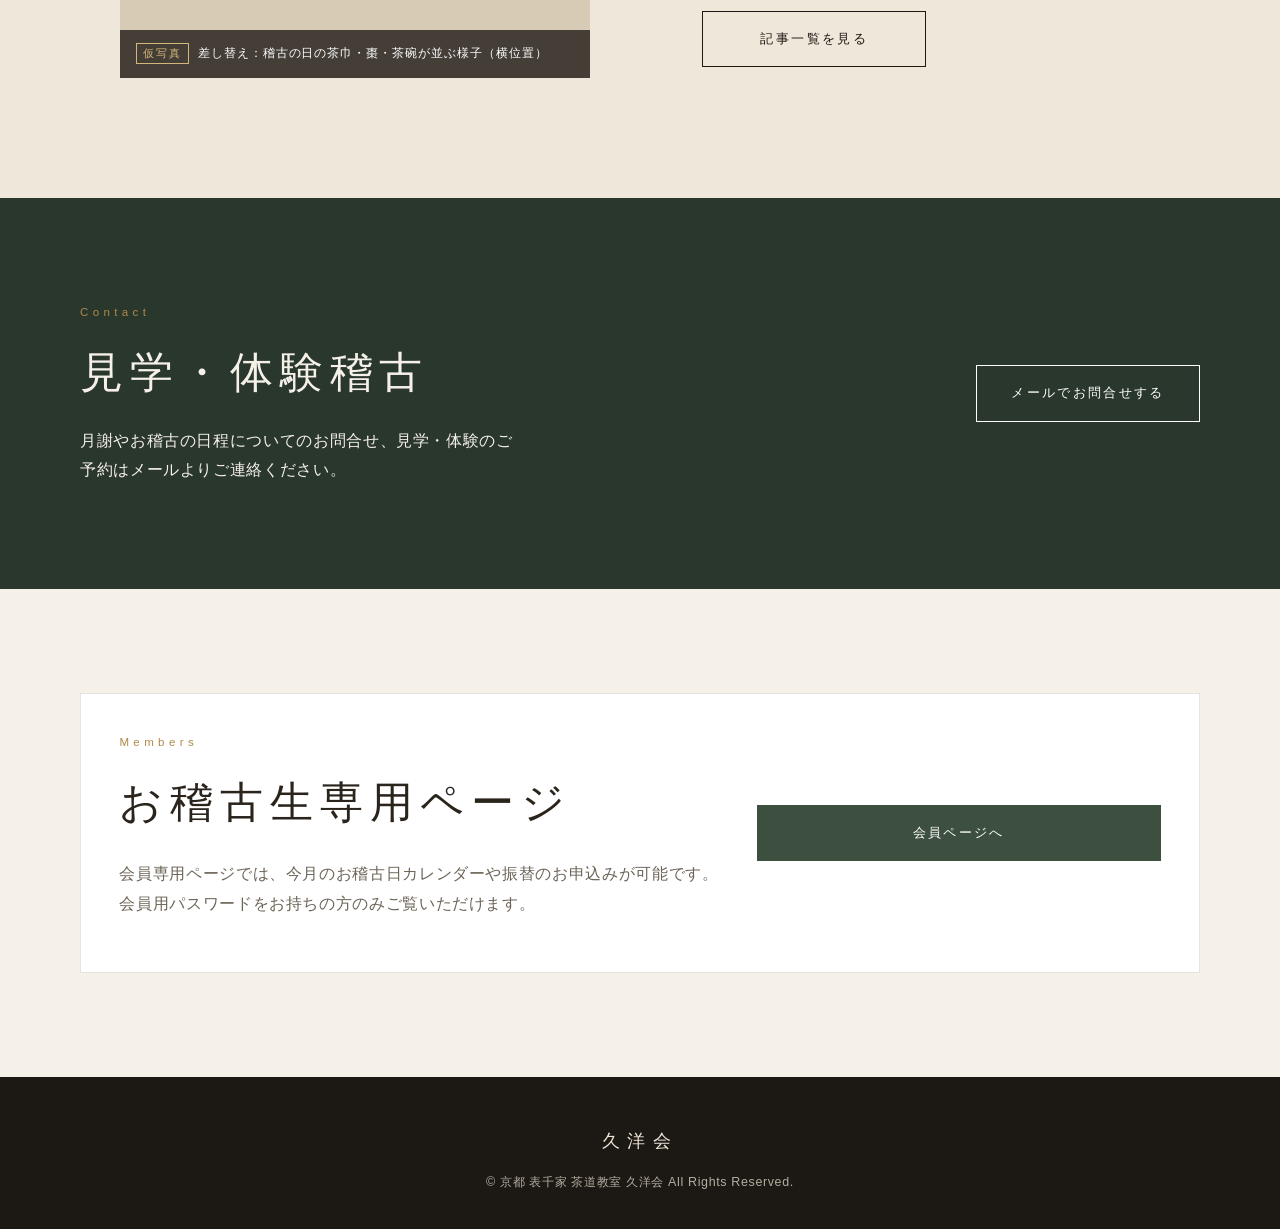
==== commit b9940f93: "Restore local site structure and images" ====
--- a/index.html
+++ b/index.html
@@ -27,7 +27,7 @@
   </header>
 
   <section class="hero">
-    <img class="hero-media" src="placeholders/hero.svg" alt="抹茶を点てた茶碗の仮写真">
+    <img class="hero-media" src="images/placeholders/hero.svg" alt="抹茶を点てた茶碗の仮写真">
     <div class="hero-copy">
       <div>
         <p class="hero-en">Kyoto ・ Omotesenke ・ Kyuyoukai</p>
@@ -43,7 +43,7 @@
   <section class="section" id="about">
     <div class="wrap split">
       <figure class="shot tall reveal">
-        <img src="placeholders/garden.svg" alt="和の庭園の仮写真">
+        <img src="images/placeholders/garden.svg" alt="和の庭園の仮写真">
         <figcaption class="shot-label"><em>仮写真</em>差し替え：稽古場の外観、または茶室から見た庭・露地（縦位置）</figcaption>
       </figure>
       <div class="copy reveal delay-1">
@@ -62,7 +62,7 @@
   <section class="section" style="padding-top:0;">
     <div class="wrap split reverse">
       <figure class="shot tall reveal">
-        <img src="placeholders/instructor.svg" alt="講師肖像の仮写真">
+        <img src="images/placeholders/instructor.svg" alt="講師肖像の仮写真">
         <figcaption class="shot-label"><em>仮写真</em>差し替え：講師の胸から上の肖像。着物または稽古着、やわらかい室内光で（縦位置）</figcaption>
       </figure>
       <div class="copy reveal delay-1">
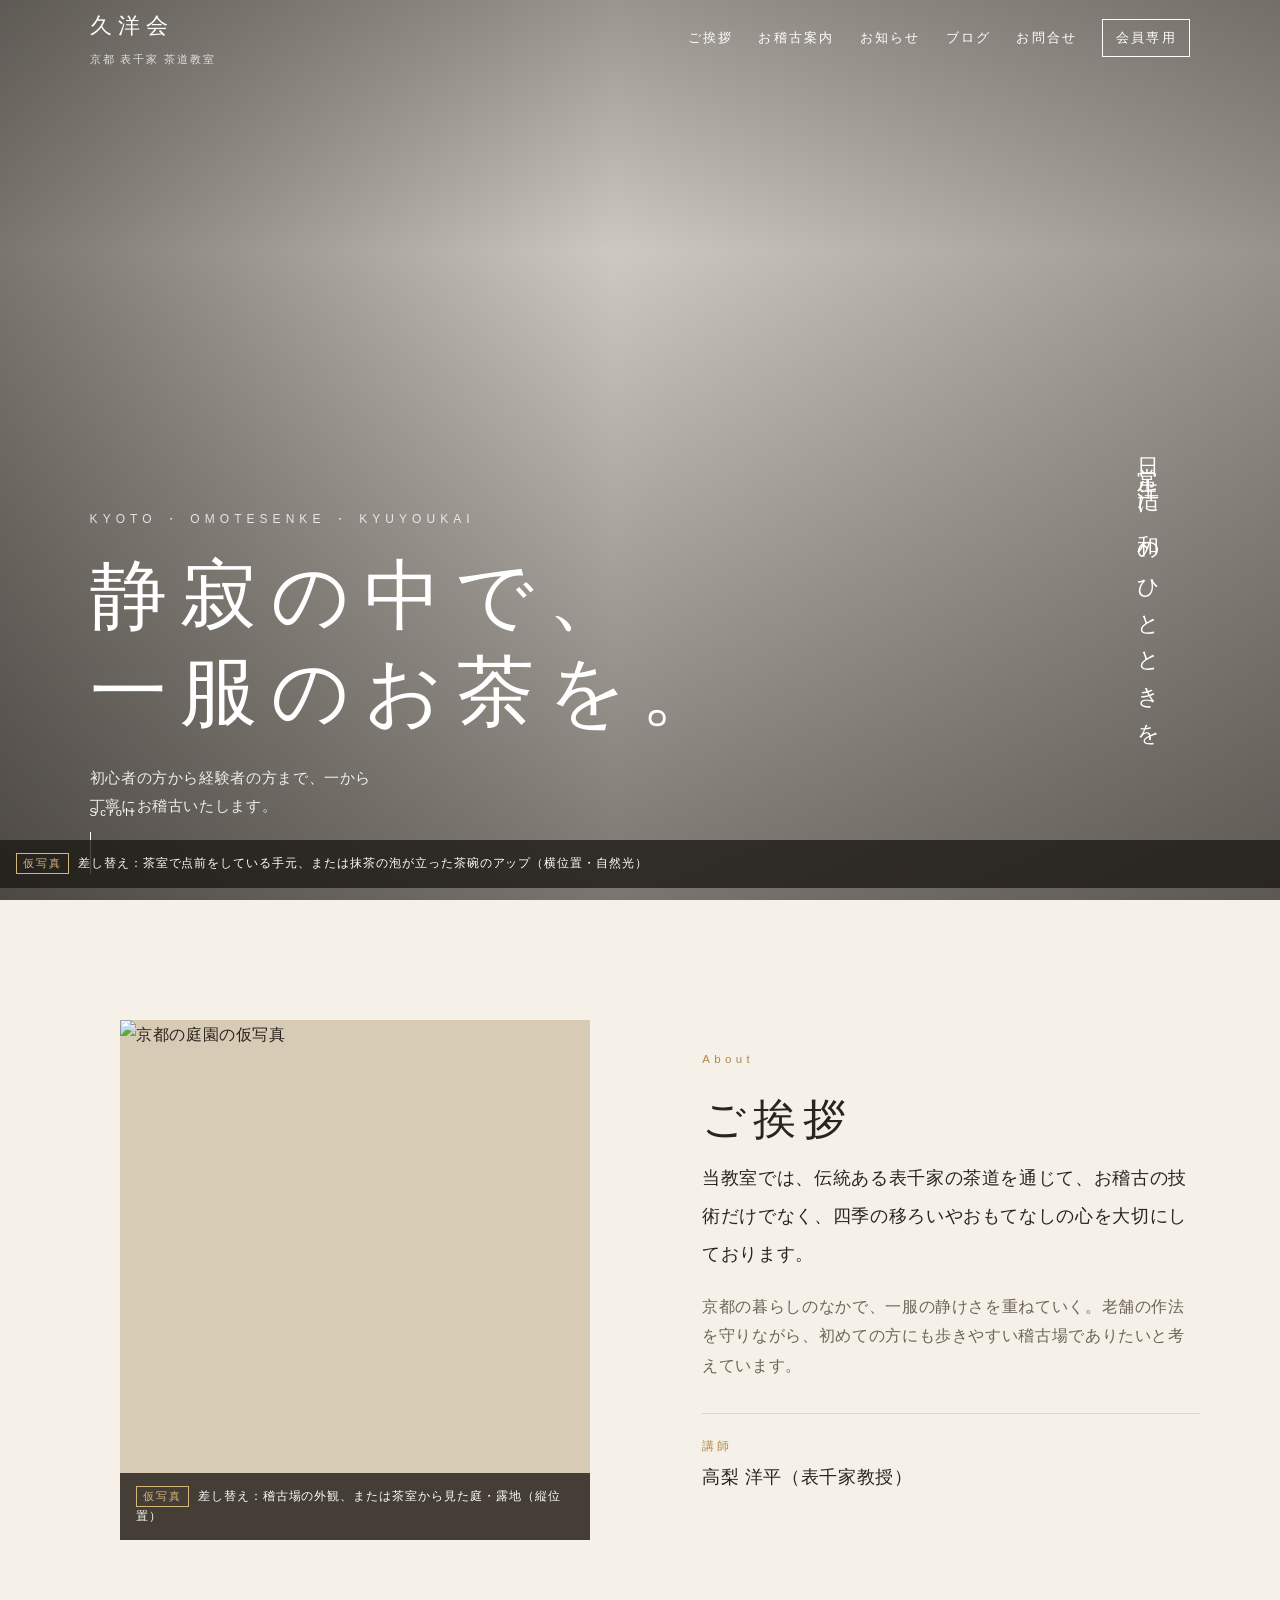
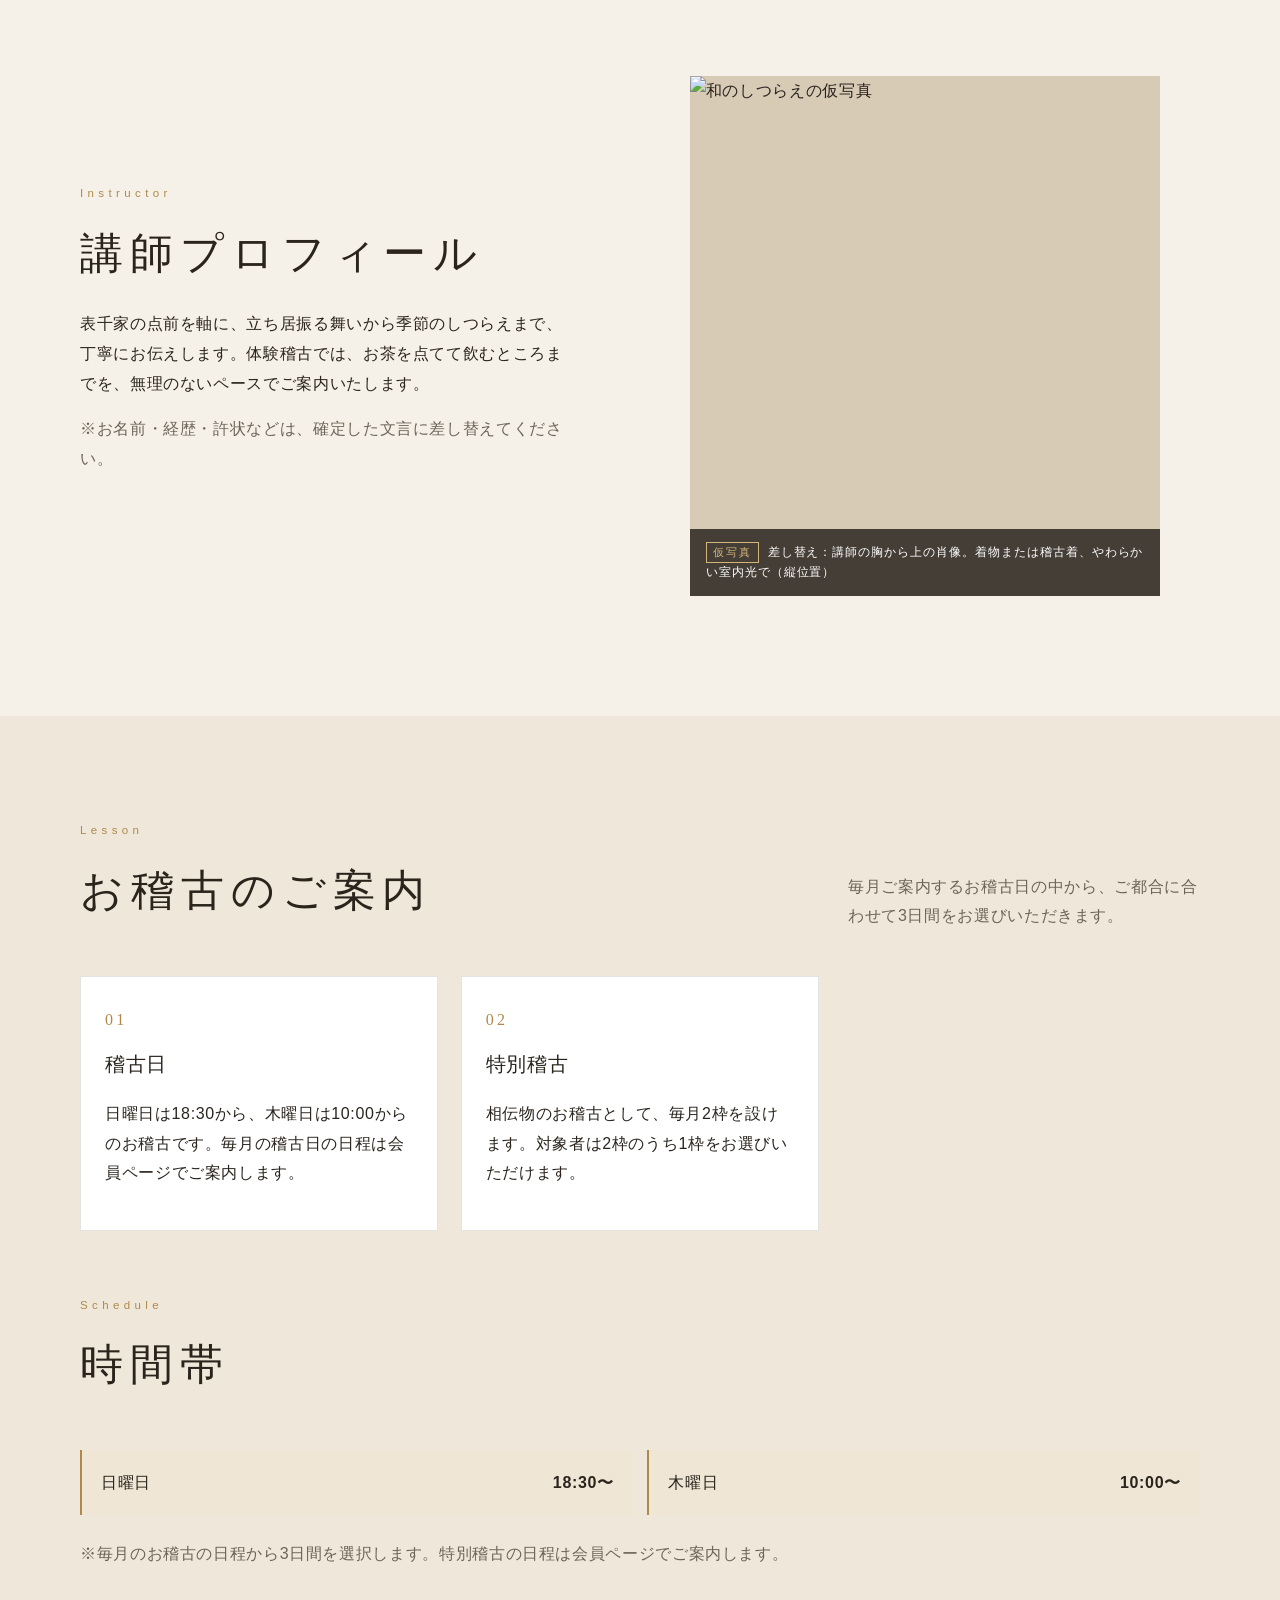
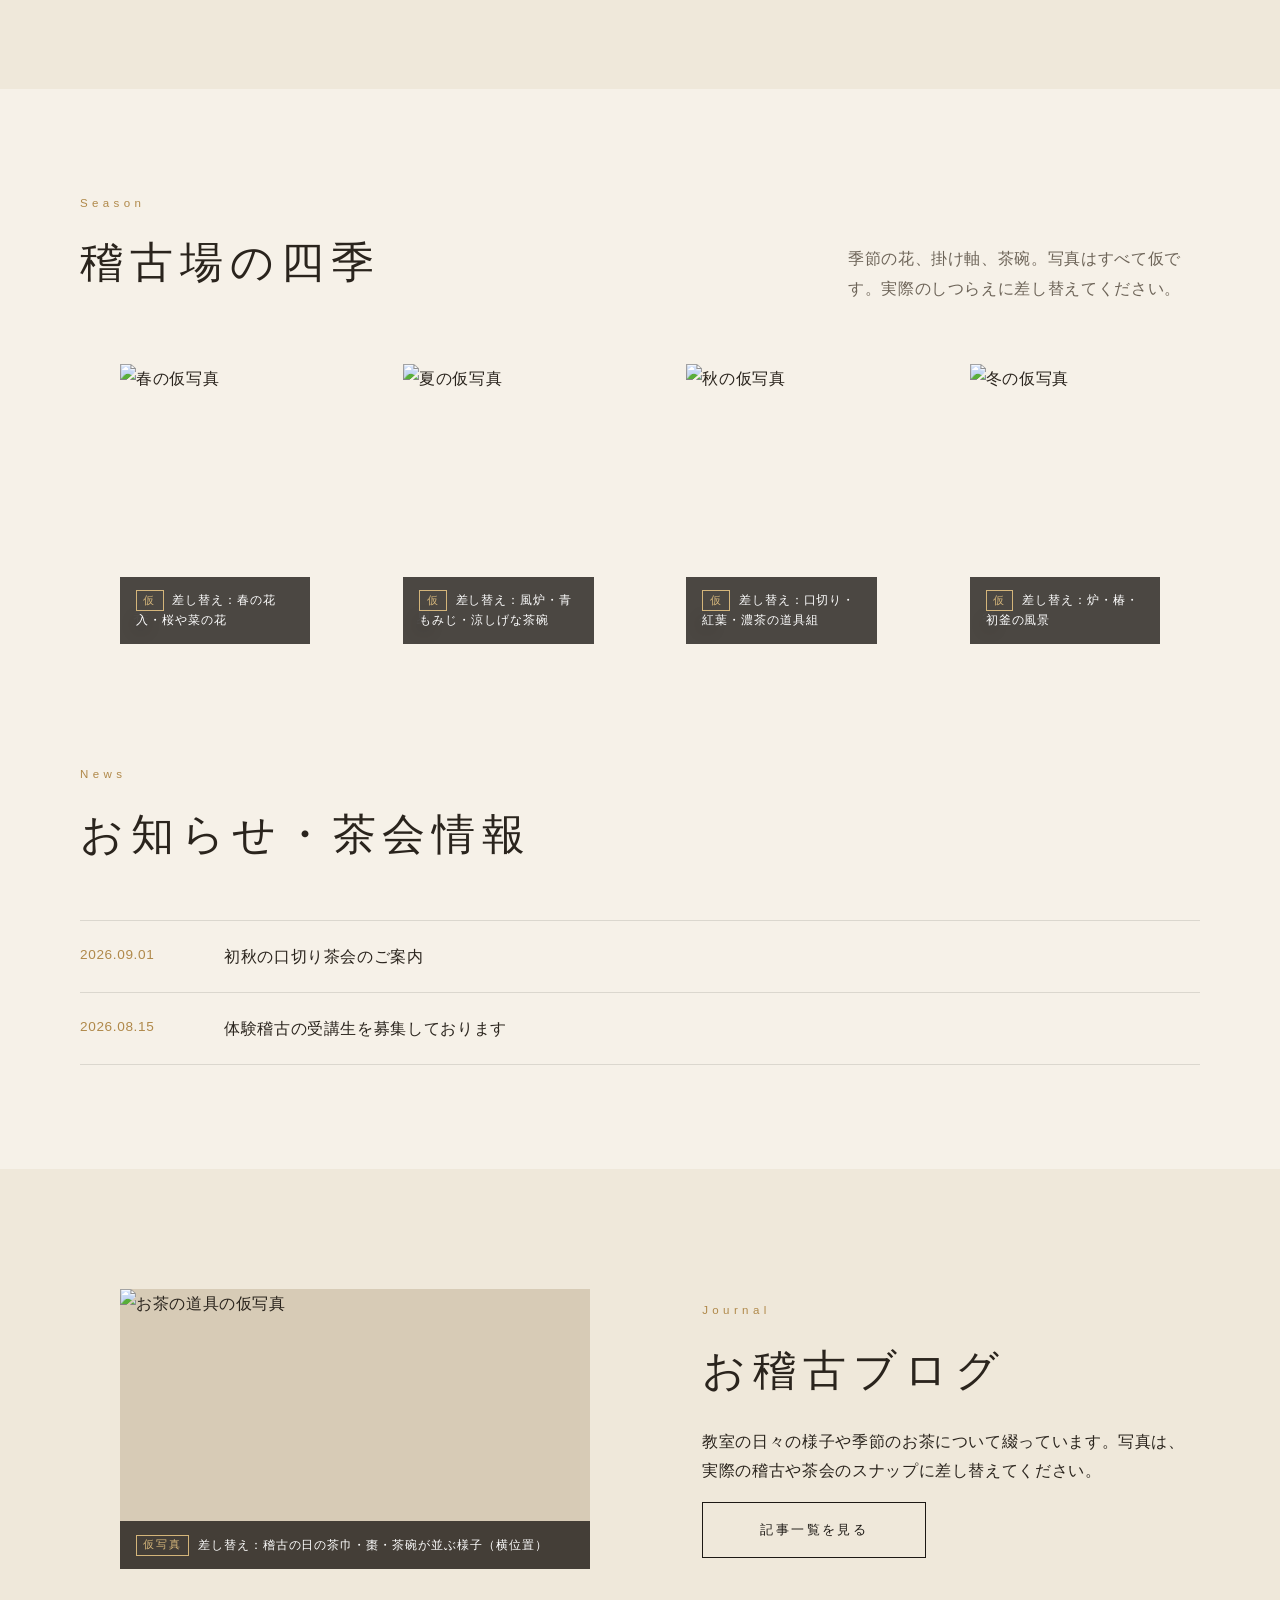
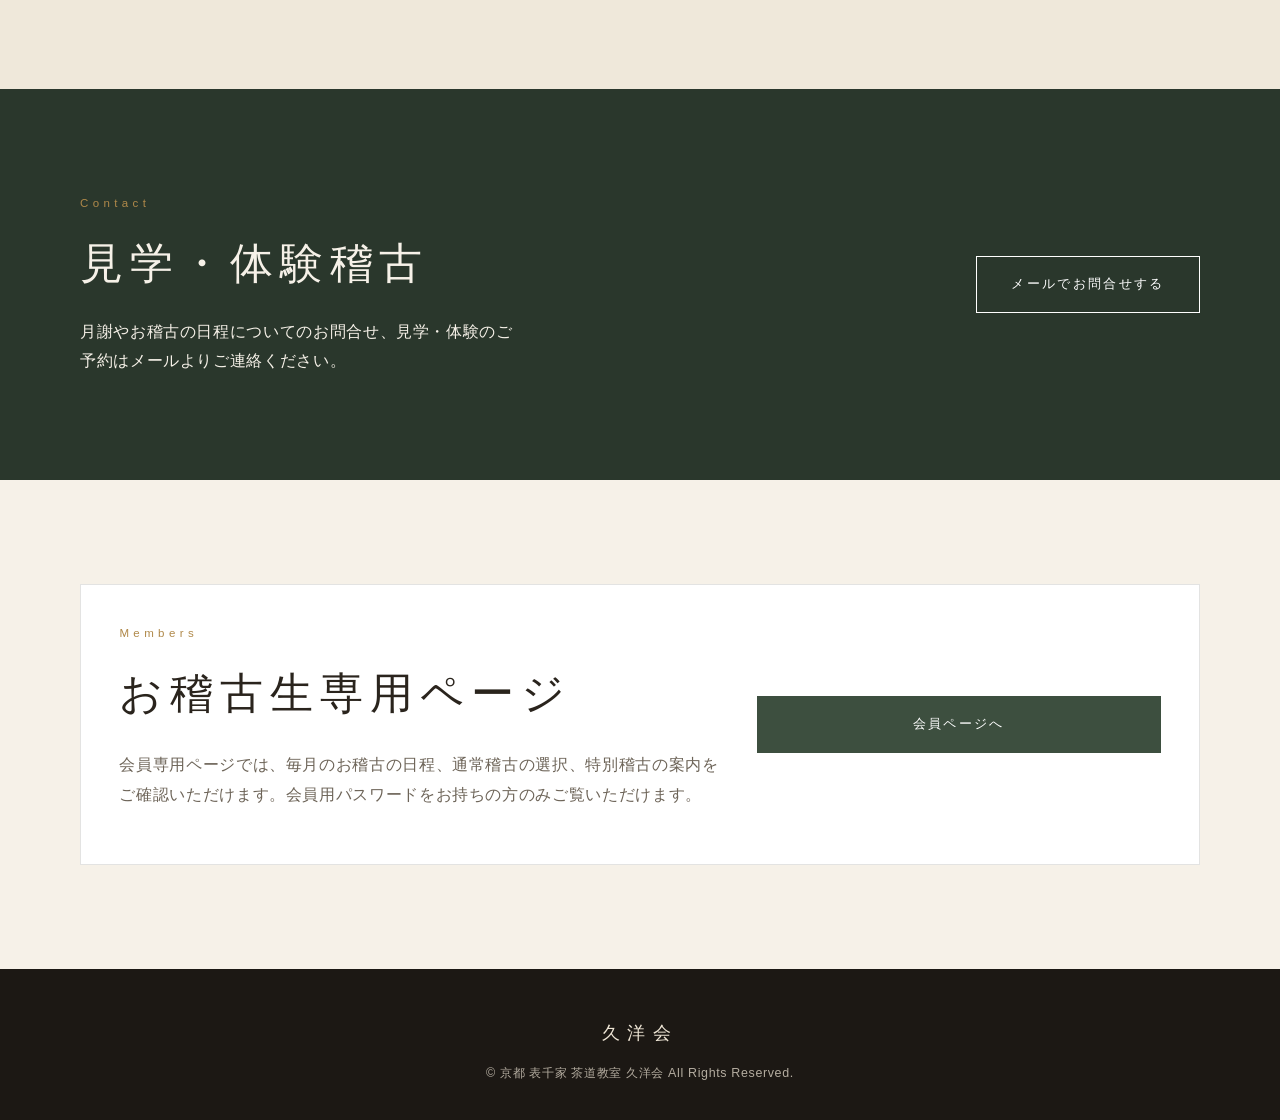
==== commit c64e5d94: "統合版: main_v2(会員ページ・講師名更新) をベースに二重配置構成を維持" ====
--- a/index.html
+++ b/index.html
@@ -43,7 +43,7 @@
   <section class="section" id="about">
     <div class="wrap split">
       <figure class="shot tall reveal">
-        <img src="images/placeholders/garden.svg" alt="和の庭園の仮写真">
+        <img src="https://images.unsplash.com/photo-1493976040374-85c8e12f0c0e?auto=format&fit=crop&w=1600&q=92" alt="京都の庭園の仮写真">
         <figcaption class="shot-label"><em>仮写真</em>差し替え：稽古場の外観、または茶室から見た庭・露地（縦位置）</figcaption>
       </figure>
       <div class="copy reveal delay-1">
@@ -53,7 +53,7 @@
         <p class="muted">京都の暮らしのなかで、一服の静けさを重ねていく。老舗の作法を守りながら、初めての方にも歩きやすい稽古場でありたいと考えています。</p>
         <dl class="profile">
           <dt>講師</dt>
-          <dd>○○ 宗○（表千家教授）</dd>
+          <dd>高梨 洋平（表千家教授）</dd>
         </dl>
       </div>
     </div>
@@ -62,7 +62,7 @@
   <section class="section" style="padding-top:0;">
     <div class="wrap split reverse">
       <figure class="shot tall reveal">
-        <img src="images/placeholders/instructor.svg" alt="講師肖像の仮写真">
+        <img src="https://images.unsplash.com/photo-1478436127897-769e1b3f0f36?auto=format&fit=crop&w=1600&q=92" alt="和のしつらえの仮写真">
         <figcaption class="shot-label"><em>仮写真</em>差し替え：講師の胸から上の肖像。着物または稽古着、やわらかい室内光で（縦位置）</figcaption>
       </figure>
       <div class="copy reveal delay-1">
@@ -81,23 +81,19 @@
           <span class="kicker">Lesson</span>
           <h2>お稽古のご案内</h2>
         </div>
-        <p class="muted" style="max-width:22rem; margin:0;">ライフスタイルに合わせて通っていただけるよう、3つのクラスと4つの時間帯をご用意しております。</p>
+        <p class="muted" style="max-width:22rem; margin:0;">毎月ご案内するお稽古日の中から、ご都合に合わせて3日間をお選びいただきます。</p>
       </div>
       <div class="cards">
-        <article class="card reveal">
+        <article class="card reveal delay-1">
           <div class="num">01</div>
-          <h3>初心者クラス</h3>
-          <p>割り稽古から、基本的な立ち居振る舞いを学びます。初めての方でも、畳の上の礼儀をひとつずつ身につけていただけます。</p>
-        </article>
-        <article class="card reveal delay-1">
-          <div class="num">02</div>
-          <h3>中級クラス</h3>
-          <p>置き付け・小習い・各種点前を中心に磨きます。道具の扱いと、お客様への心配りを重ねていきます。</p>
+          <h3>稽古日</h3>
+          <p>日曜日は18:30から、木曜日は10:00からのお稽古です。毎月の稽古日の日程は会員ページでご案内します。</p>
         </article>
         <article class="card reveal delay-2">
-          <div class="num">03</div>
-          <h3>上級クラス</h3>
-          <p>四箇ノ冊・奥秘のお稽古を行います。長年培った所作を、より深く、静かに研いでいきます。</p>
+          <div class="num">02
+          </div>
+          <h3>特別稽古</h3>
+          <p>相伝物のお稽古として、毎月2枠を設けます。対象者は2枠のうち1枠をお選びいただけます。</p>
         </article>
       </div>
 
@@ -108,12 +104,10 @@
         </div>
       </div>
       <div class="times">
-        <div class="time reveal"><span>① 火曜 午前</span><strong>10:00〜12:00</strong></div>
-        <div class="time reveal delay-1"><span>② 火曜 午後</span><strong>14:00〜16:00</strong></div>
-        <div class="time reveal delay-2"><span>③ 木曜 夜間</span><strong>18:30〜20:30</strong></div>
-        <div class="time reveal delay-3"><span>④ 土曜 午前</span><strong>10:00〜12:00</strong></div>
-      </div>
-      <p class="muted reveal" style="margin-top:1.5rem;">※お稽古の回数・月謝の詳細については、お問合せよりご案内いたします。</p>
+        <div class="time reveal"><span>日曜日</span><strong>18:30〜</strong></div>
+        <div class="time reveal delay-1"><span>木曜日</span><strong>10:00〜</strong></div>
+      </div>
+      <p class="muted reveal" style="margin-top:1.5rem;">※毎月のお稽古の日程から3日間を選択します。特別稽古の日程は会員ページでご案内します。</p>
     </div>
   </section>
 
@@ -128,22 +122,22 @@
       </div>
       <div class="seasons">
         <figure class="season-card reveal">
-          <img src="https://images.unsplash.com/photo-1522383225653-ed111181a951?auto=format&fit=crop&w=800&q=80" alt="春の仮写真">
+          <img src="https://images.unsplash.com/photo-1522383225653-ed111181a951?auto=format&fit=crop&w=1200&q=92" alt="春の仮写真">
           <span>春</span>
           <figcaption class="shot-label"><em>仮</em>差し替え：春の花入・桜や菜の花</figcaption>
         </figure>
         <figure class="season-card reveal delay-1">
-          <img src="https://images.unsplash.com/photo-1528183429752-117dd0a0b4d8?auto=format&fit=crop&w=800&q=80" alt="夏の仮写真">
+          <img src="https://images.unsplash.com/photo-1545569341-9eb8b30979d9?auto=format&fit=crop&w=1200&q=92" alt="夏の仮写真">
           <span>夏</span>
           <figcaption class="shot-label"><em>仮</em>差し替え：風炉・青もみじ・涼しげな茶碗</figcaption>
         </figure>
         <figure class="season-card reveal delay-2">
-          <img src="https://images.unsplash.com/photo-1507041957456-9a17178b2eac?auto=format&fit=crop&w=800&q=80" alt="秋の仮写真">
+          <img src="https://images.unsplash.com/photo-1493976040374-85c8e12f0c0e?auto=format&fit=crop&w=1200&q=92" alt="秋の仮写真">
           <span>秋</span>
           <figcaption class="shot-label"><em>仮</em>差し替え：口切り・紅葉・濃茶の道具組</figcaption>
         </figure>
         <figure class="season-card reveal delay-3">
-          <img src="https://images.unsplash.com/photo-1545569341-9eb8b30979d9?auto=format&fit=crop&w=800&q=80" alt="冬の仮写真">
+          <img src="https://images.unsplash.com/photo-1478436127897-769e1b3f0f36?auto=format&fit=crop&w=1200&q=92" alt="冬の仮写真">
           <span>冬</span>
           <figcaption class="shot-label"><em>仮</em>差し替え：炉・椿・初釜の風景</figcaption>
         </figure>
@@ -179,7 +173,7 @@
   <section class="section" id="blog" style="background:#efe8da;">
     <div class="wrap split">
       <figure class="shot reveal">
-        <img src="https://images.unsplash.com/photo-1571934811356-5cc061b6821f?auto=format&fit=crop&w=1200&q=80" alt="お茶の道具の仮写真">
+        <img src="https://images.unsplash.com/photo-1564890369478-c89ca6d9cde9?auto=format&fit=crop&w=1600&q=92" alt="お茶の道具の仮写真">
         <figcaption class="shot-label"><em>仮写真</em>差し替え：稽古の日の茶巾・棗・茶碗が並ぶ様子（横位置）</figcaption>
       </figure>
       <div class="copy reveal delay-1">
@@ -208,7 +202,7 @@
         <div>
           <span class="kicker">Members</span>
           <h2>お稽古生専用ページ</h2>
-          <p class="muted">会員専用ページでは、今月のお稽古日カレンダーや振替のお申込みが可能です。会員用パスワードをお持ちの方のみご覧いただけます。</p>
+          <p class="muted">会員専用ページでは、毎月のお稽古の日程、通常稽古の選択、特別稽古の案内をご確認いただけます。会員用パスワードをお持ちの方のみご覧いただけます。</p>
         </div>
         <a class="btn btn-solid" href="kaiin.html">会員ページへ</a>
       </div>
--- a/css/site.css
+++ b/css/site.css
@@ -566,6 +566,182 @@
   margin-bottom: 1.4rem;
 }
 
+.member-calendar {
+  background: #fff;
+  padding: 2rem;
+  border: 1px solid var(--line);
+  margin-bottom: 1.4rem;
+}
+
+.schedule-overview {
+  padding: 1.8rem 2rem;
+  background: #fff;
+  border: 1px solid var(--line);
+  margin-bottom: 1.4rem;
+}
+
+.calendar-heading {
+  display: flex;
+  align-items: flex-end;
+  justify-content: space-between;
+  gap: 1rem;
+}
+
+.calendar-heading h2,
+.schedule-panel h2 {
+  margin: 0;
+  font-size: 1.45rem;
+  letter-spacing: 0.12em;
+}
+
+.schedule-title-row {
+  display: flex;
+  align-items: baseline;
+  flex-wrap: wrap;
+  gap: 1rem;
+}
+
+.schedule-time {
+  color: var(--muted);
+  font-size: 0.95rem;
+  letter-spacing: 0.08em;
+}
+
+.calendar-count {
+  color: var(--matcha);
+  font-size: 0.8rem;
+  font-weight: 500;
+}
+
+.month-tabs {
+  display: flex;
+  gap: 0.55rem;
+  margin-top: 1.5rem;
+}
+
+.month-tab {
+  min-width: 4.5rem;
+  padding: 0.65rem 1rem;
+  border: 1px solid #d8ddd6;
+  background: #fff;
+  color: var(--ink);
+  font: inherit;
+  cursor: pointer;
+}
+
+.month-tab.is-active {
+  border-color: var(--matcha);
+  background: #e8eee7;
+  color: var(--matcha-deep);
+  font-weight: 500;
+}
+
+.calendar-legend {
+  display: flex;
+  flex-wrap: wrap;
+  gap: 1rem;
+  margin: 1.4rem 0;
+  color: var(--muted);
+  font-size: 0.8rem;
+}
+
+.legend-dot {
+  display: inline-block;
+  width: 0.65rem;
+  height: 0.65rem;
+  margin-right: 0.35rem;
+  border-radius: 50%;
+  vertical-align: -0.05rem;
+}
+
+.legend-dot.regular { background: var(--matcha); }
+.legend-dot.special { background: var(--bengara); }
+
+.calendar-grid {
+  display: grid;
+  grid-template-columns: repeat(7, minmax(0, 1fr));
+  gap: 0.35rem;
+}
+
+.calendar-weekdays {
+  color: var(--muted);
+  font-size: 0.75rem;
+  text-align: center;
+}
+
+.calendar-days { margin-top: 0.35rem; }
+
+.calendar-day,
+.calendar-empty {
+  min-height: 4.3rem;
+  padding: 0.55rem;
+  background: var(--paper);
+  border: 1px solid transparent;
+}
+
+.calendar-day b,
+.calendar-day small { display: block; }
+.calendar-day small { margin-top: 0.25rem; color: var(--muted); font-size: 0.68rem; }
+.calendar-day.regular-day { border-color: rgba(61, 79, 63, 0.5); background: #e8eee7; }
+.calendar-day.special-day { border-color: rgba(141, 59, 47, 0.5); background: #f5e7e1; }
+.calendar-day.special-day small { color: var(--bengara); }
+
+.schedule-columns {
+  display: grid;
+  grid-template-columns: 1fr 1fr;
+  gap: 1.4rem;
+}
+
+.schedule-panel {
+  padding: 1.8rem;
+  background: #fff;
+  border: 1px solid #d8ddd6;
+}
+
+.special-panel {
+  border: 1px solid #d8ddd6;
+  background: #fff;
+}
+.schedule-columns .special-panel { grid-column: 1 / -1; }
+.schedule-columns + .card-soft { margin-top: 1.4rem; }
+.schedule-panel p { color: var(--muted); }
+
+.schedule-label {
+  display: inline-block;
+  margin-bottom: 1rem;
+  padding: 0.35rem 0.65rem;
+  font-family: "Shippori Mincho", serif;
+  font-size: 1.45rem;
+  font-weight: 500;
+  letter-spacing: 0.16em;
+}
+
+.regular-label { color: var(--matcha); background: #e8eee7; }
+.special-label { color: var(--matcha); background: #e8eee7; }
+.special-panel h2 { margin-top: 0; }
+
+.schedule-options {
+  display: grid;
+  gap: 0.8rem;
+  margin-top: 1.4rem;
+}
+
+.schedule-options label {
+  display: flex;
+  align-items: center;
+  width: 100%;
+  min-height: 3rem;
+  padding: 0.75rem 0.85rem;
+  background: var(--paper);
+  cursor: pointer;
+  font-size: 0.88rem;
+  line-height: 1.5;
+}
+
+.schedule-options input { margin-right: 0.5rem; accent-color: var(--matcha); }
+.special-panel .schedule-options input { accent-color: var(--matcha); }
+.license-order { font-size: 0.75rem; line-height: 1.7; }
+
 .reveal {
   opacity: 0;
   transform: translateY(28px);
@@ -613,6 +789,7 @@
   .split.reverse,
   .cards,
   .times,
+  .schedule-columns,
   .seasons,
   .cta-band .wrap,
   .member-panel,
@@ -626,6 +803,12 @@
   .hero-copy { flex-direction: column; align-items: flex-start; }
   .vertical-catch { height: auto; writing-mode: horizontal-tb; letter-spacing: 0.22em; }
   .cta-band .wrap { justify-content: flex-start; }
+
+  .calendar-heading { align-items: flex-start; flex-direction: column; }
+  .schedule-columns .special-panel { grid-column: auto; }
+  .calendar-day,
+  .calendar-empty { min-height: 3.6rem; padding: 0.4rem; }
+  .calendar-day small { font-size: 0.6rem; }
 }
 
 @media (prefers-reduced-motion: reduce) {
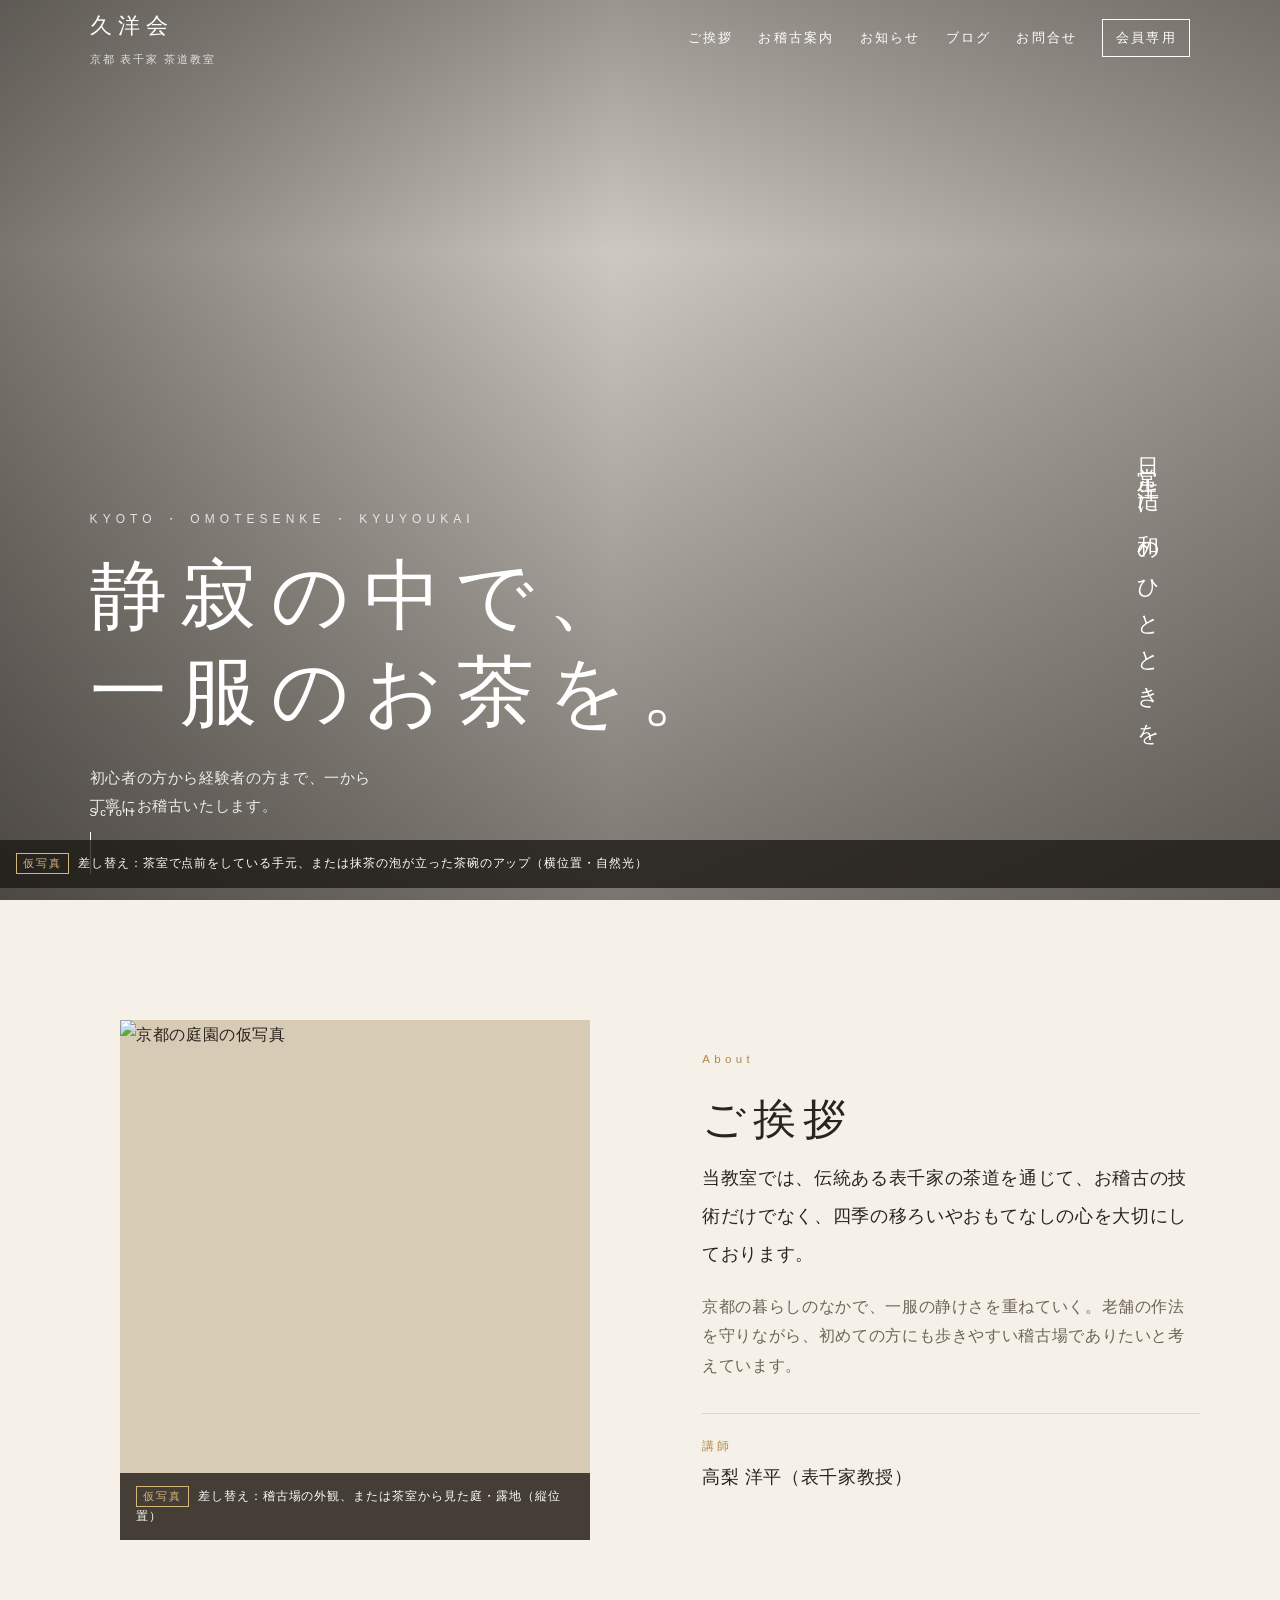
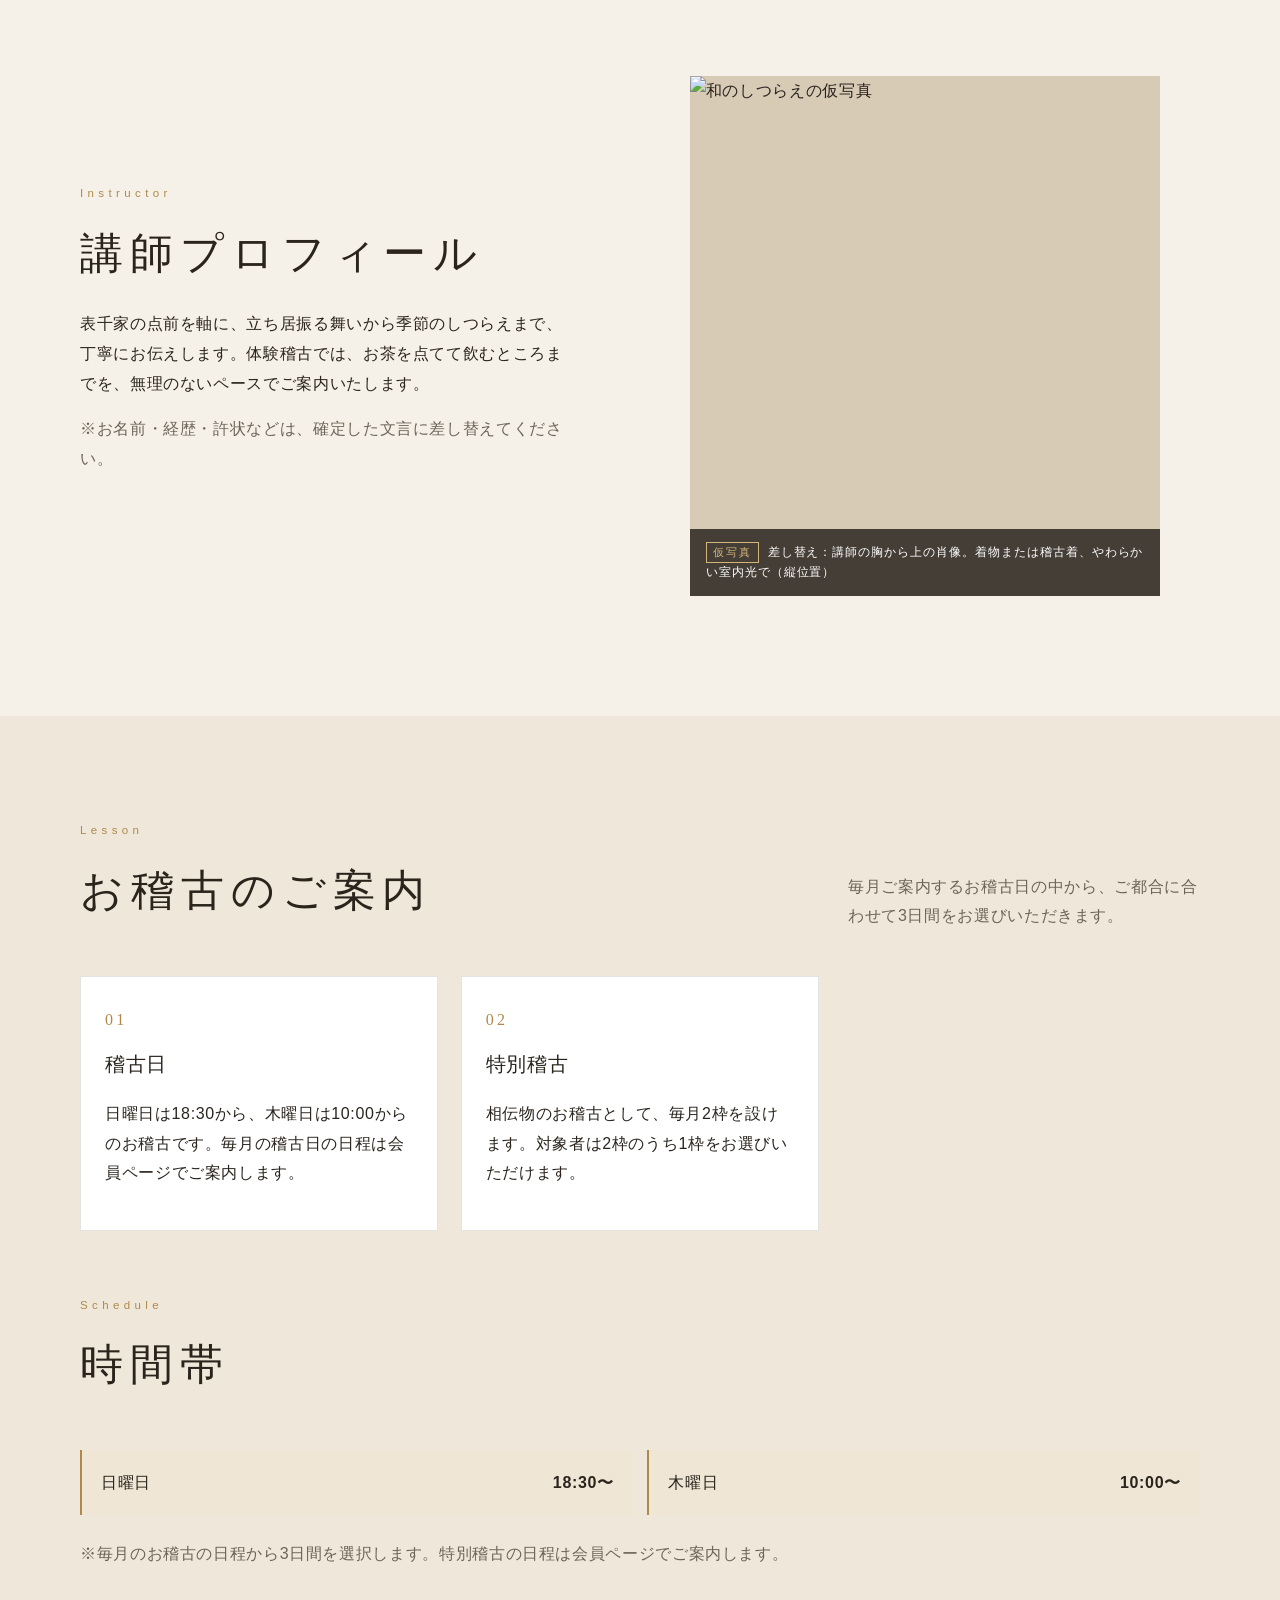
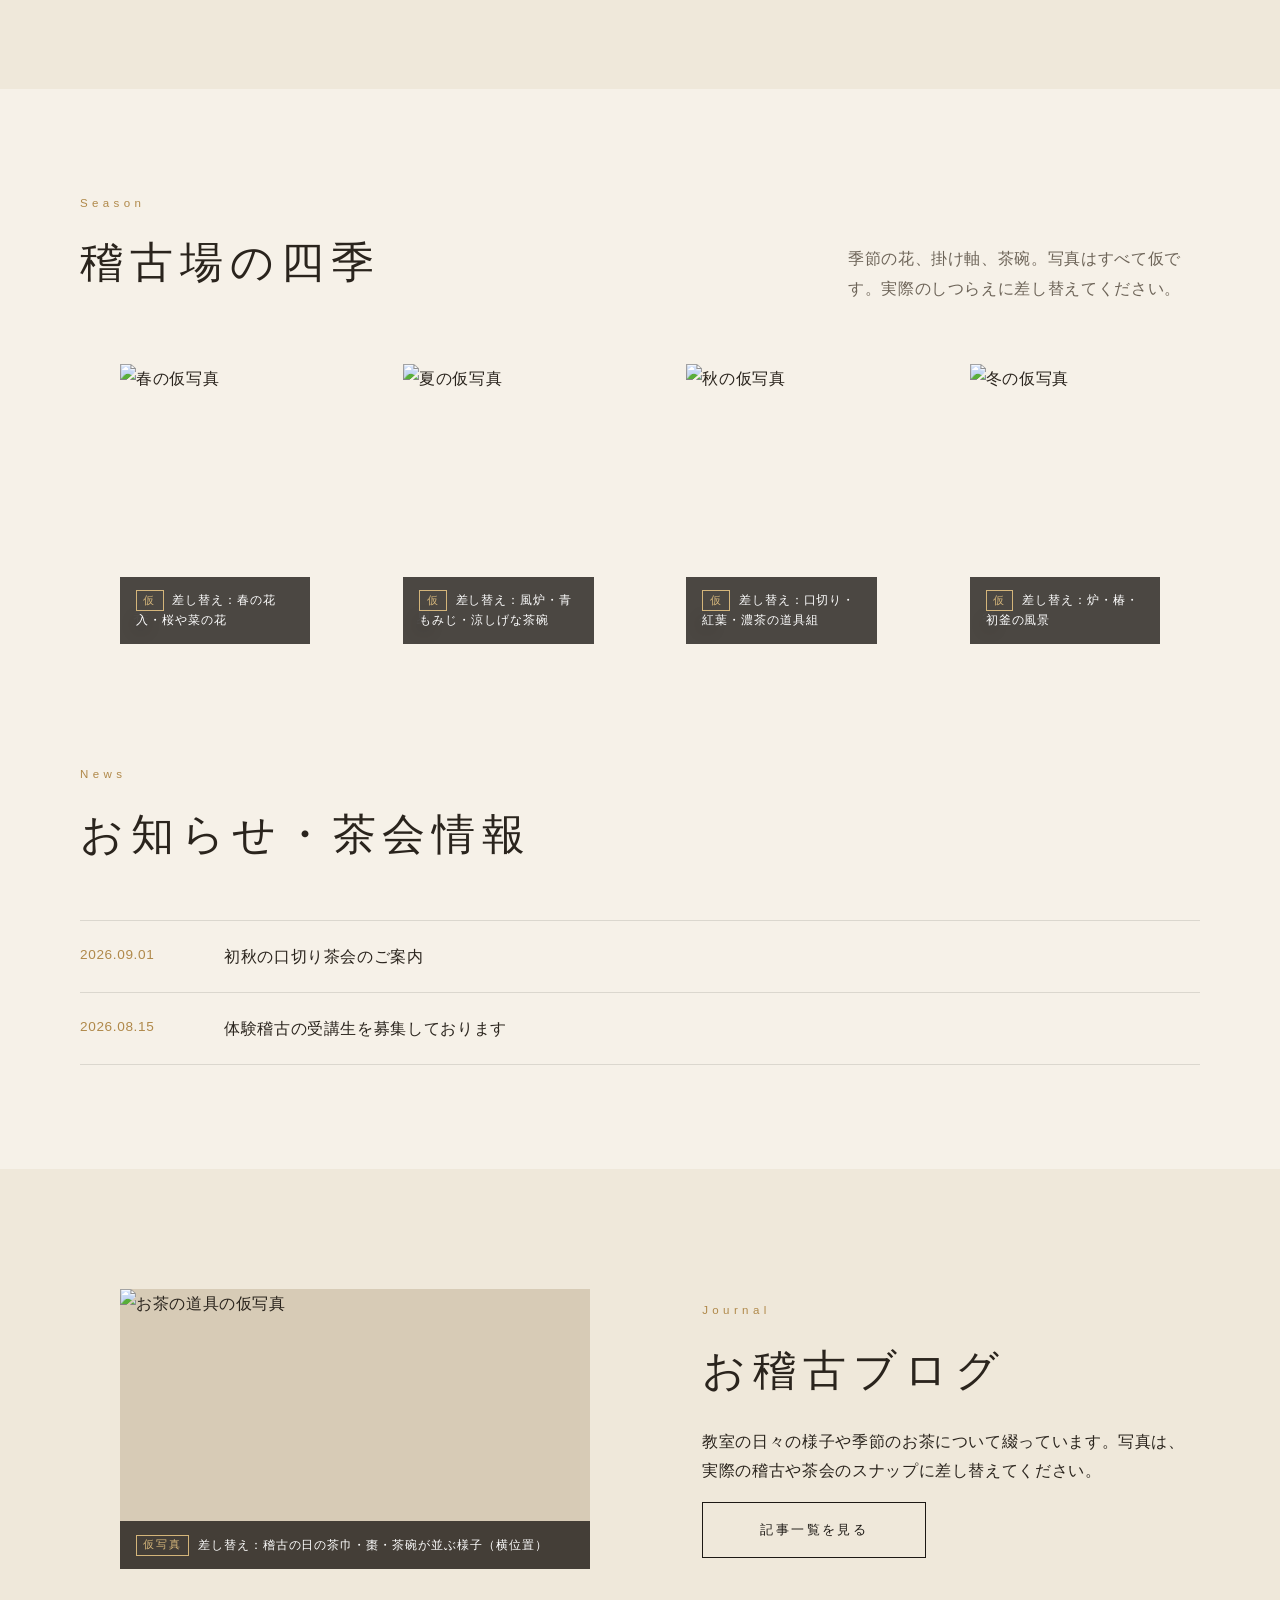
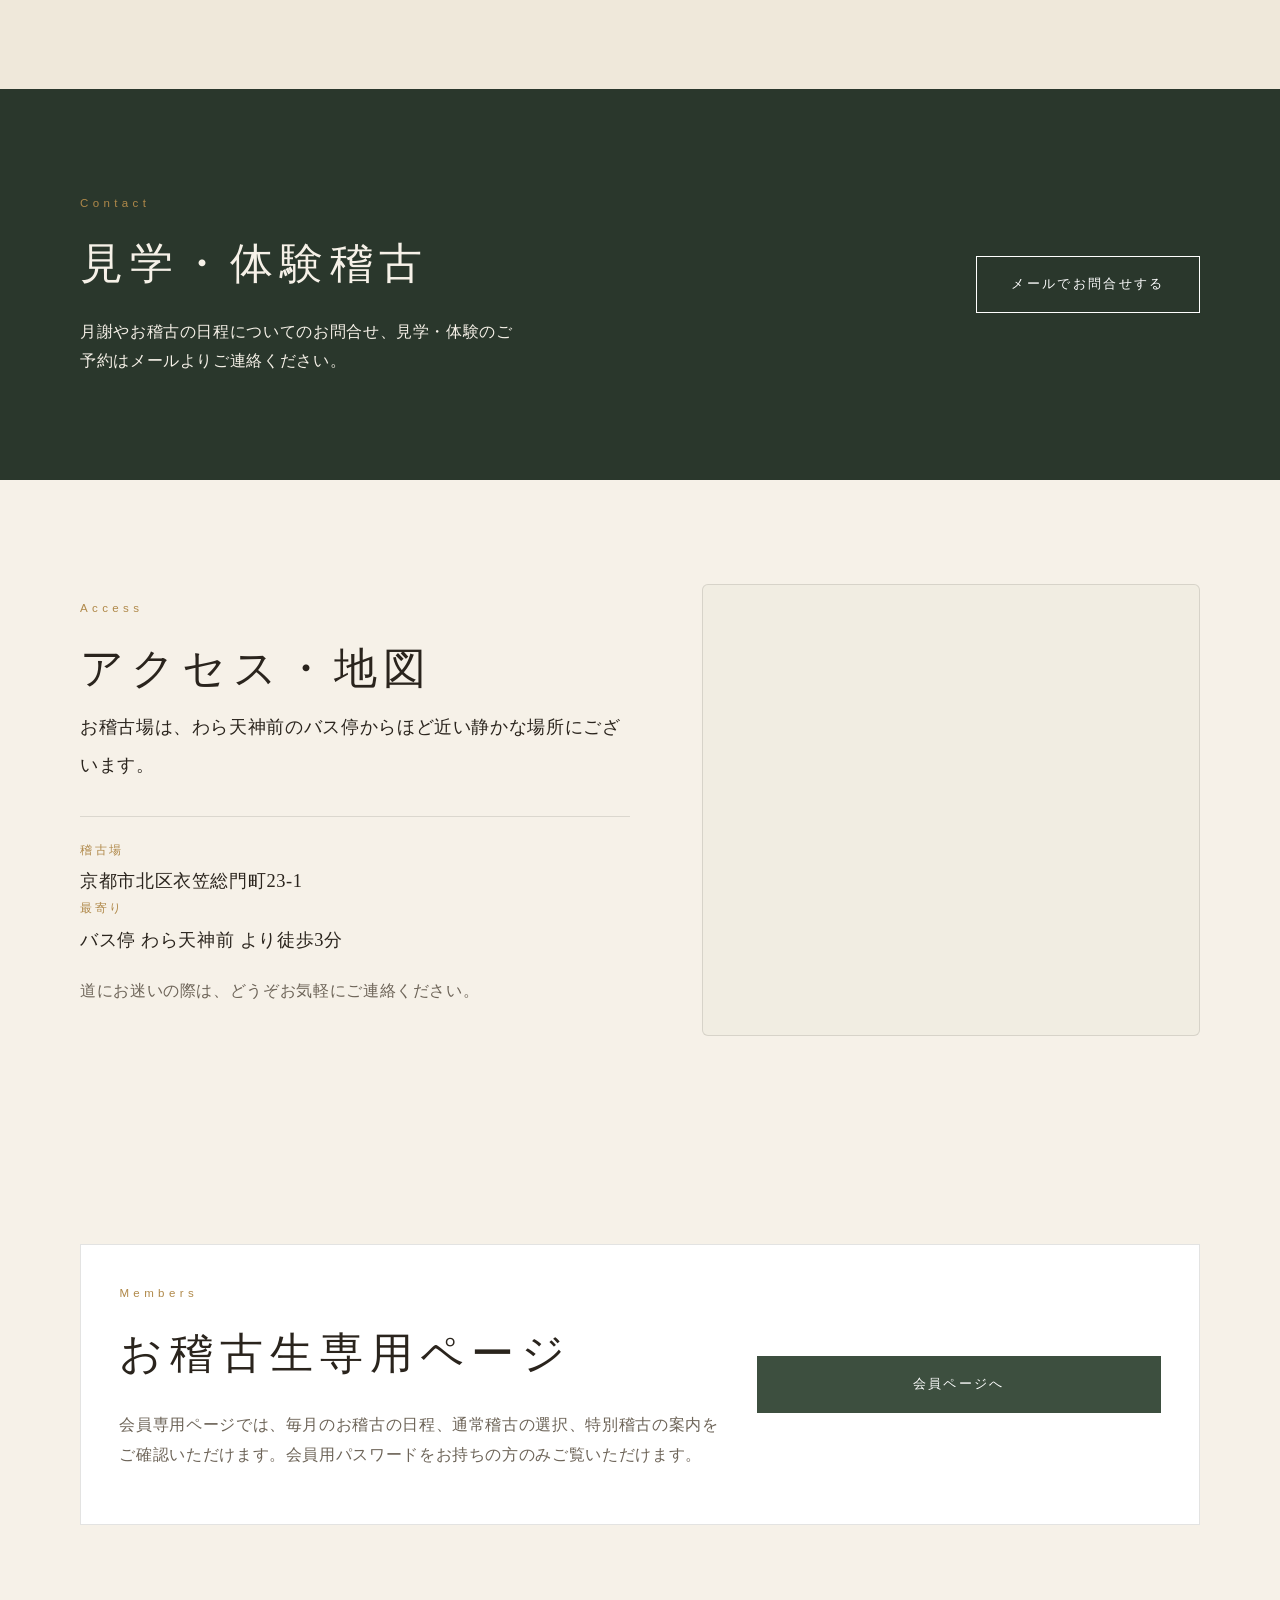
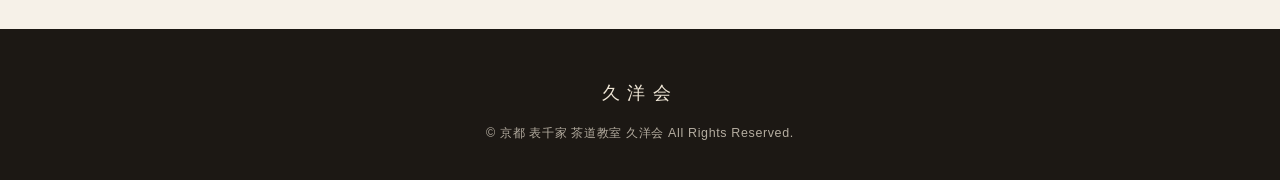
==== commit 9aabc6e2: "ナビゲーションメニュー改善と各ページのスタイル調整を反映" ====
--- a/index.html
+++ b/index.html
@@ -7,7 +7,7 @@
   <link rel="preconnect" href="https://fonts.googleapis.com">
   <link rel="preconnect" href="https://fonts.gstatic.com" crossorigin>
   <link href="https://fonts.googleapis.com/css2?family=Shippori+Mincho:wght@500;600&family=Zen+Kaku+Gothic+New:wght@400;500&display=swap" rel="stylesheet">
-  <link rel="stylesheet" href="css/site.css">
+  <link rel="stylesheet" href="css/site.css?v=20260922-menu-fix">
 </head>
 <body>
   <header class="site-header">
@@ -196,6 +196,33 @@
     </div>
   </section>
 
+  <section class="section" id="access">
+    <div class="wrap split">
+      <div class="copy reveal">
+        <span class="kicker">Access</span>
+        <h2>アクセス・地図</h2>
+        <p class="lede">お稽古場は、わら天神前のバス停からほど近い静かな場所にございます。</p>
+        <dl class="profile">
+          <dt>稽古場</dt>
+          <dd>京都市北区衣笠総門町23-1</dd>
+          <dt>最寄り</dt>
+          <dd>バス停 わら天神前 より徒歩3分</dd>
+        </dl>
+        <p class="muted" style="margin-top:1.2rem;">道にお迷いの際は、どうぞお気軽にご連絡ください。</p>
+      </div>
+      <div class="map-embed reveal delay-1">
+        <iframe
+          src="https://www.google.com/maps/embed?pb=!1m18!1m12!1m3!1d816.7061064373794!2d135.7312155!3d35.03612199999999!2m3!1f0!2f0!3f0!3m2!1i1024!2i768!4f13.1!3m3!1m2!1s0x6001078b047daaed%3A0x3bcd93e1df68350!2z44CSNjAzLTgzNjMg5Lqs6YO95bqc5Lqs6YO95biC5YyX5Yy66KGj56yg57eP6ZaA55S677yS77yT4oiS77yR!5e0!3m2!1sja!2sjp!4v1790155942801!5m2!1sja!2sjp"
+          width="600" height="450"
+          style="border:0;"
+          allowfullscreen=""
+          loading="lazy"
+          referrerpolicy="strict-origin-when-cross-origin"
+          title="稽古場の地図"></iframe>
+      </div>
+    </div>
+  </section>
+
   <section class="section" id="member">
     <div class="wrap">
       <div class="member-panel reveal">
--- a/css/site.css
+++ b/css/site.css
@@ -742,6 +742,20 @@
 .special-panel .schedule-options input { accent-color: var(--matcha); }
 .license-order { font-size: 0.75rem; line-height: 1.7; }
 
+/* アクセス・地図 */
+.map-embed {
+  border: 1px solid var(--line);
+  border-radius: 6px;
+  overflow: hidden;
+  background: #f1ede2;
+}
+.map-embed iframe {
+  display: block;
+  width: 100%;
+  min-height: 22rem;
+  border: 0;
+}
+
 .reveal {
   opacity: 0;
   transform: translateY(28px);
@@ -772,18 +786,61 @@
 
   .nav {
     position: fixed;
-    inset: 0;
+    top: 0;
+    right: 0;
+    bottom: 0;
+    left: 0;
+    width: 100%;
+    height: 100%;
+    max-height: 100%;
     display: flex;
     flex-direction: column;
-    justify-content: center;
-    background: rgba(28, 24, 20, 0.94);
+    align-items: stretch;
+    justify-content: flex-start;
+    overflow-y: auto;
+    -webkit-overflow-scrolling: touch;
+    padding: calc(var(--header-h) + 0.5rem) 7vw 3rem 7vw;
+    background: #1c1814;
     color: #fff;
+    z-index: 45;
     transform: translateX(100%);
     transition: transform 0.45s ease;
   }
 
   body.nav-open .nav { transform: none; }
   body.nav-open .site-header { color: #fff; }
+
+  /* 各メニュー項目は中央揃えにする。余白は auto マージンで吸収するので、
+     上下中央に揃う（＝画面いっぱいに収まらない場合は上から自然にスクロールできる）。 */
+  .nav a {
+    display: block;
+    flex: 0 0 auto;
+    padding: 0.8rem 0;
+    text-align: center;
+    line-height: 1.7;
+  }
+  /* 最初／最後の項目に auto マージンを付けることで、余った高さを上下に均等配分し、
+     上下中央に揃える（狭い画面では最上部からスクロール可能）。 */
+  .nav a:first-child {
+    margin-top: auto;
+  }
+  .nav a:last-child {
+    margin-bottom: auto;
+  }
+
+  .nav a.member {
+    margin-top: 0.9rem;
+    padding: 0.5rem 1.2rem;
+    display: inline-block;
+    align-self: center;
+    width: auto;
+  }
+
+  body.nav-open .nav a,
+  body.nav-open .nav a.member {
+    color: #fff;
+    border-color: #fff;
+  }
 
   .split,
   .split.reverse,
